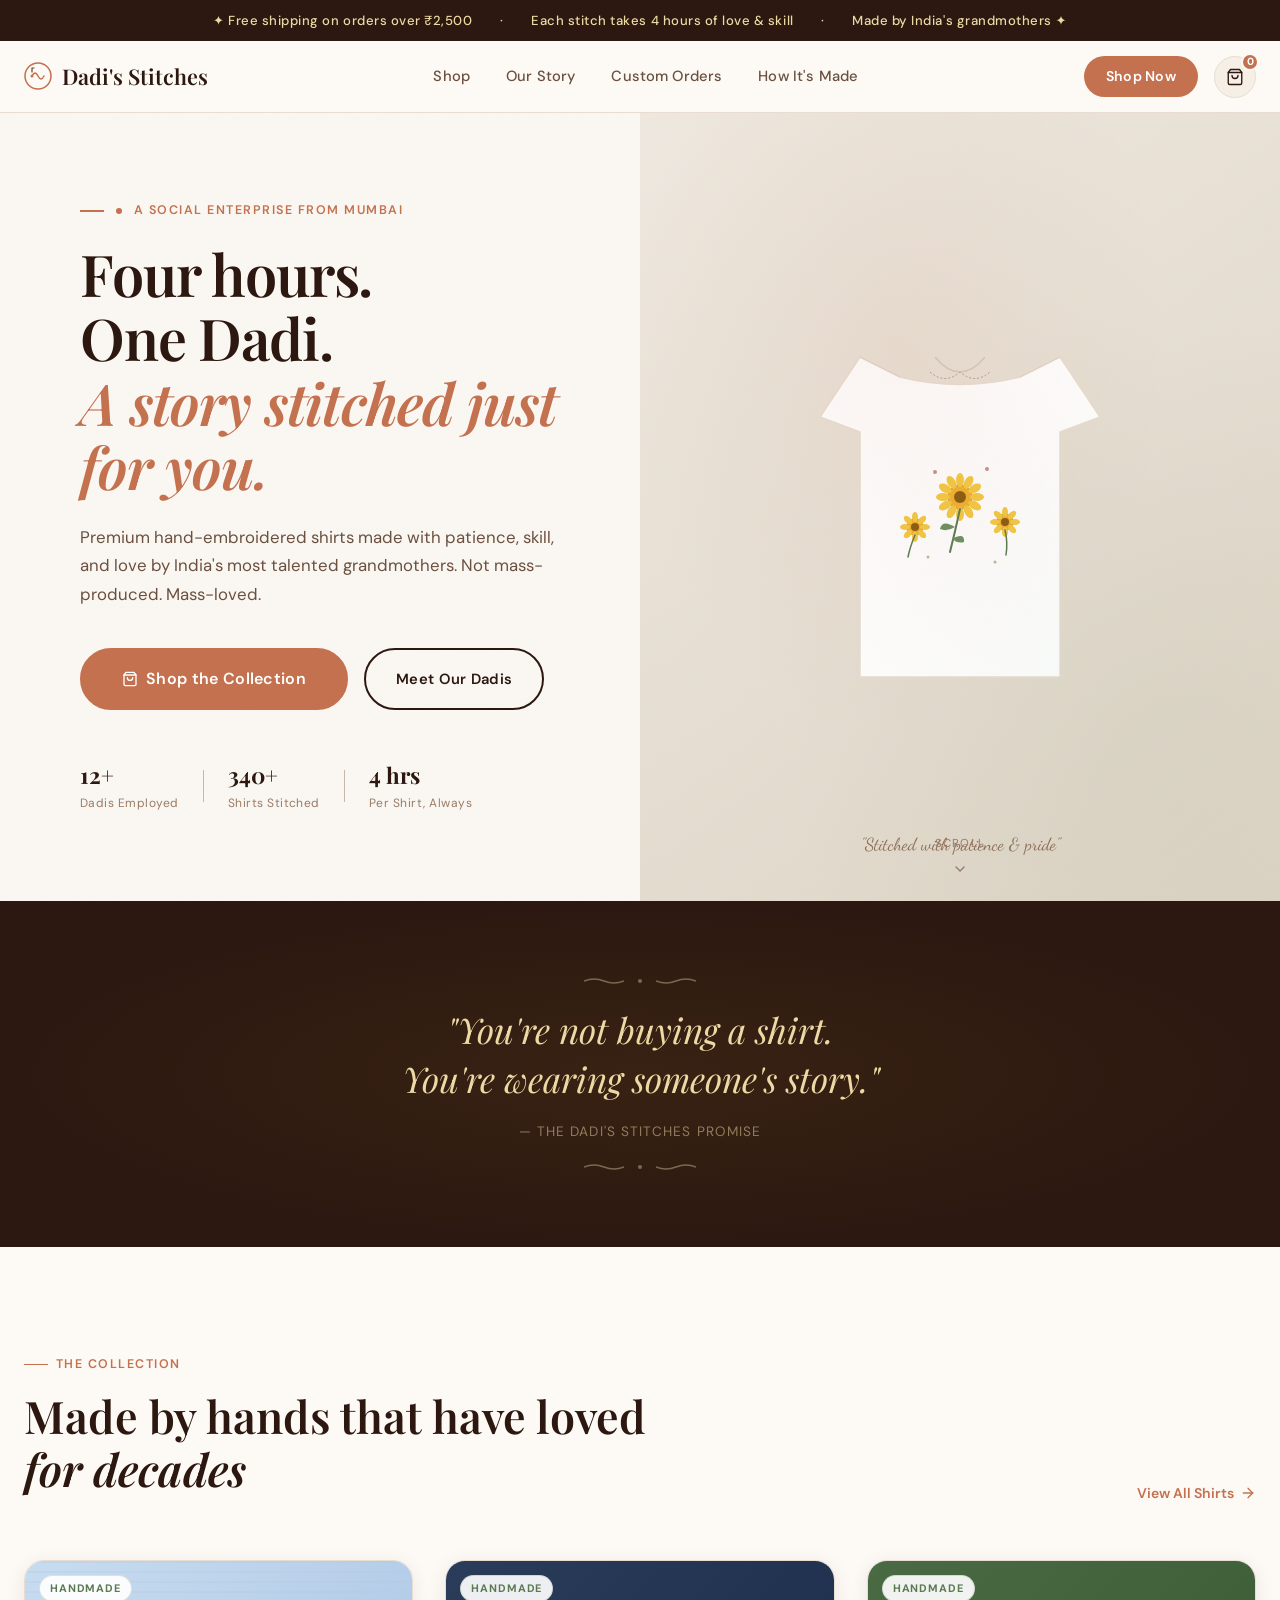
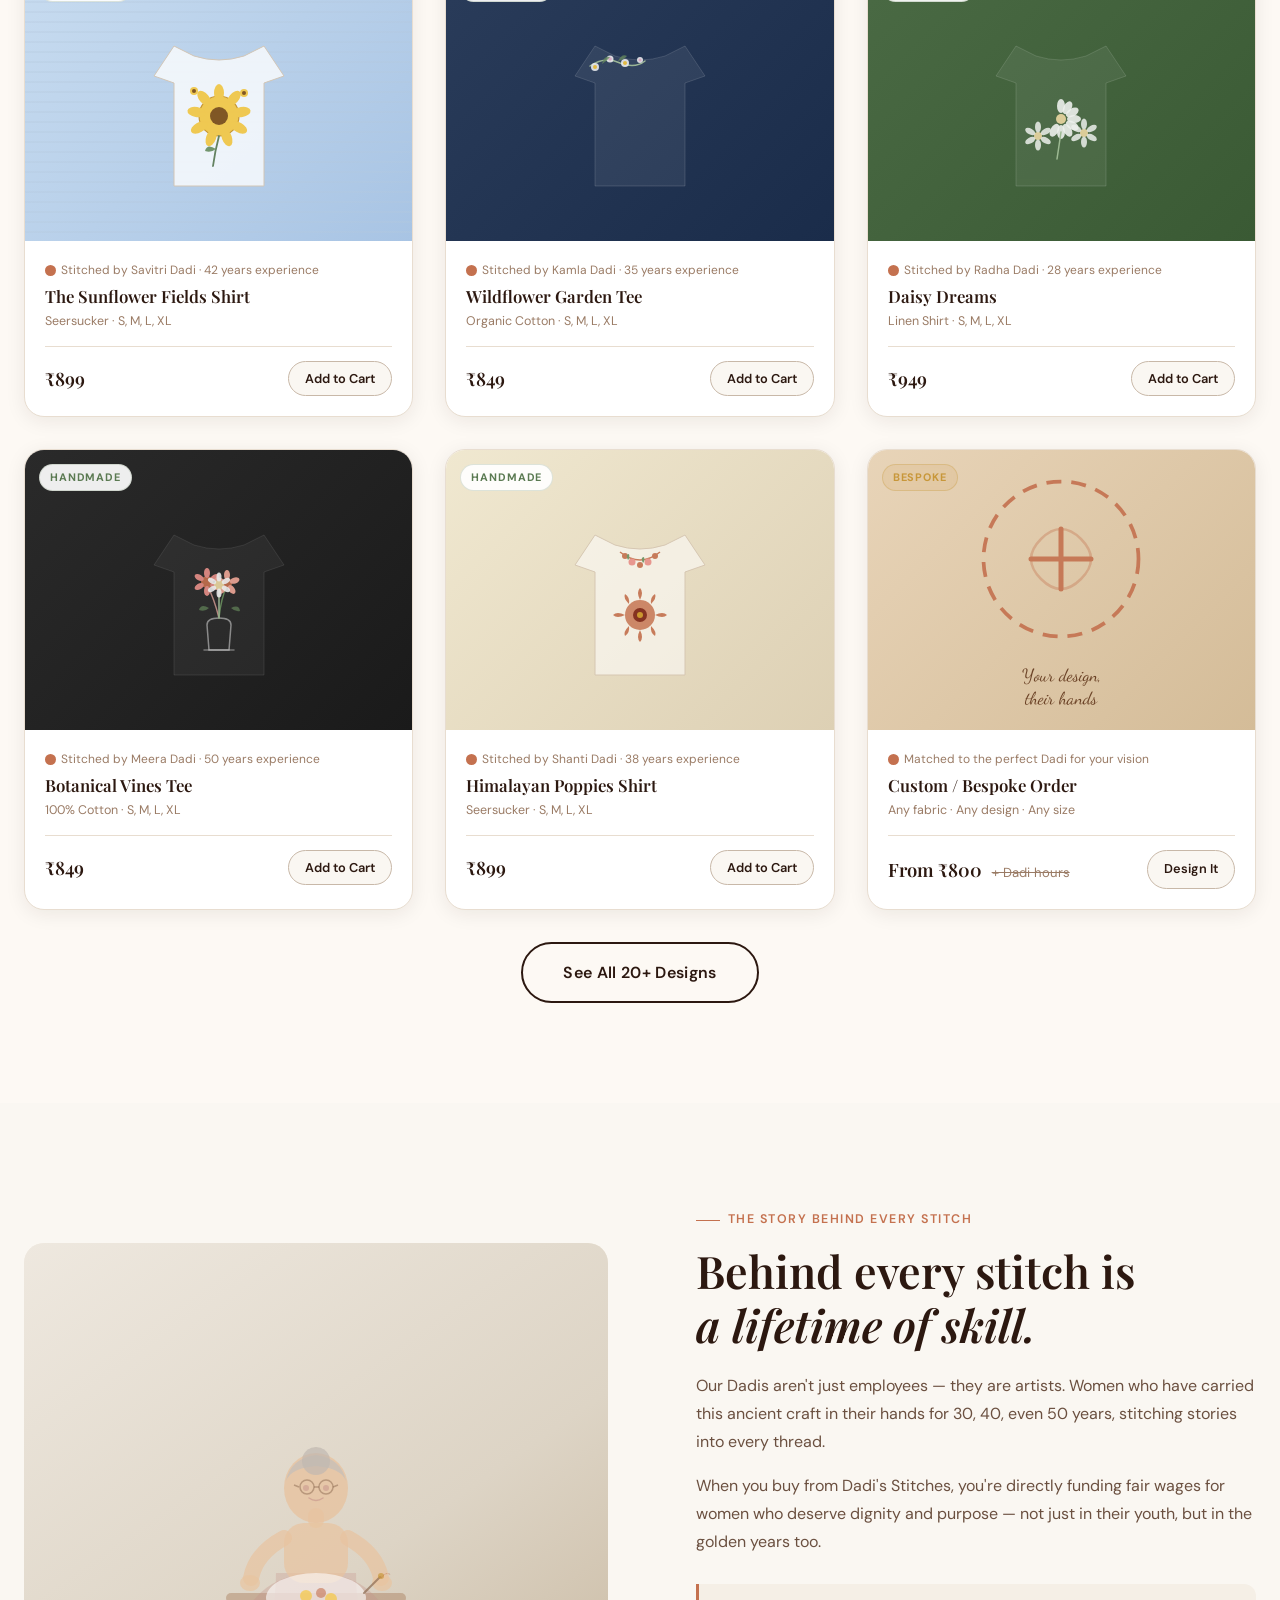
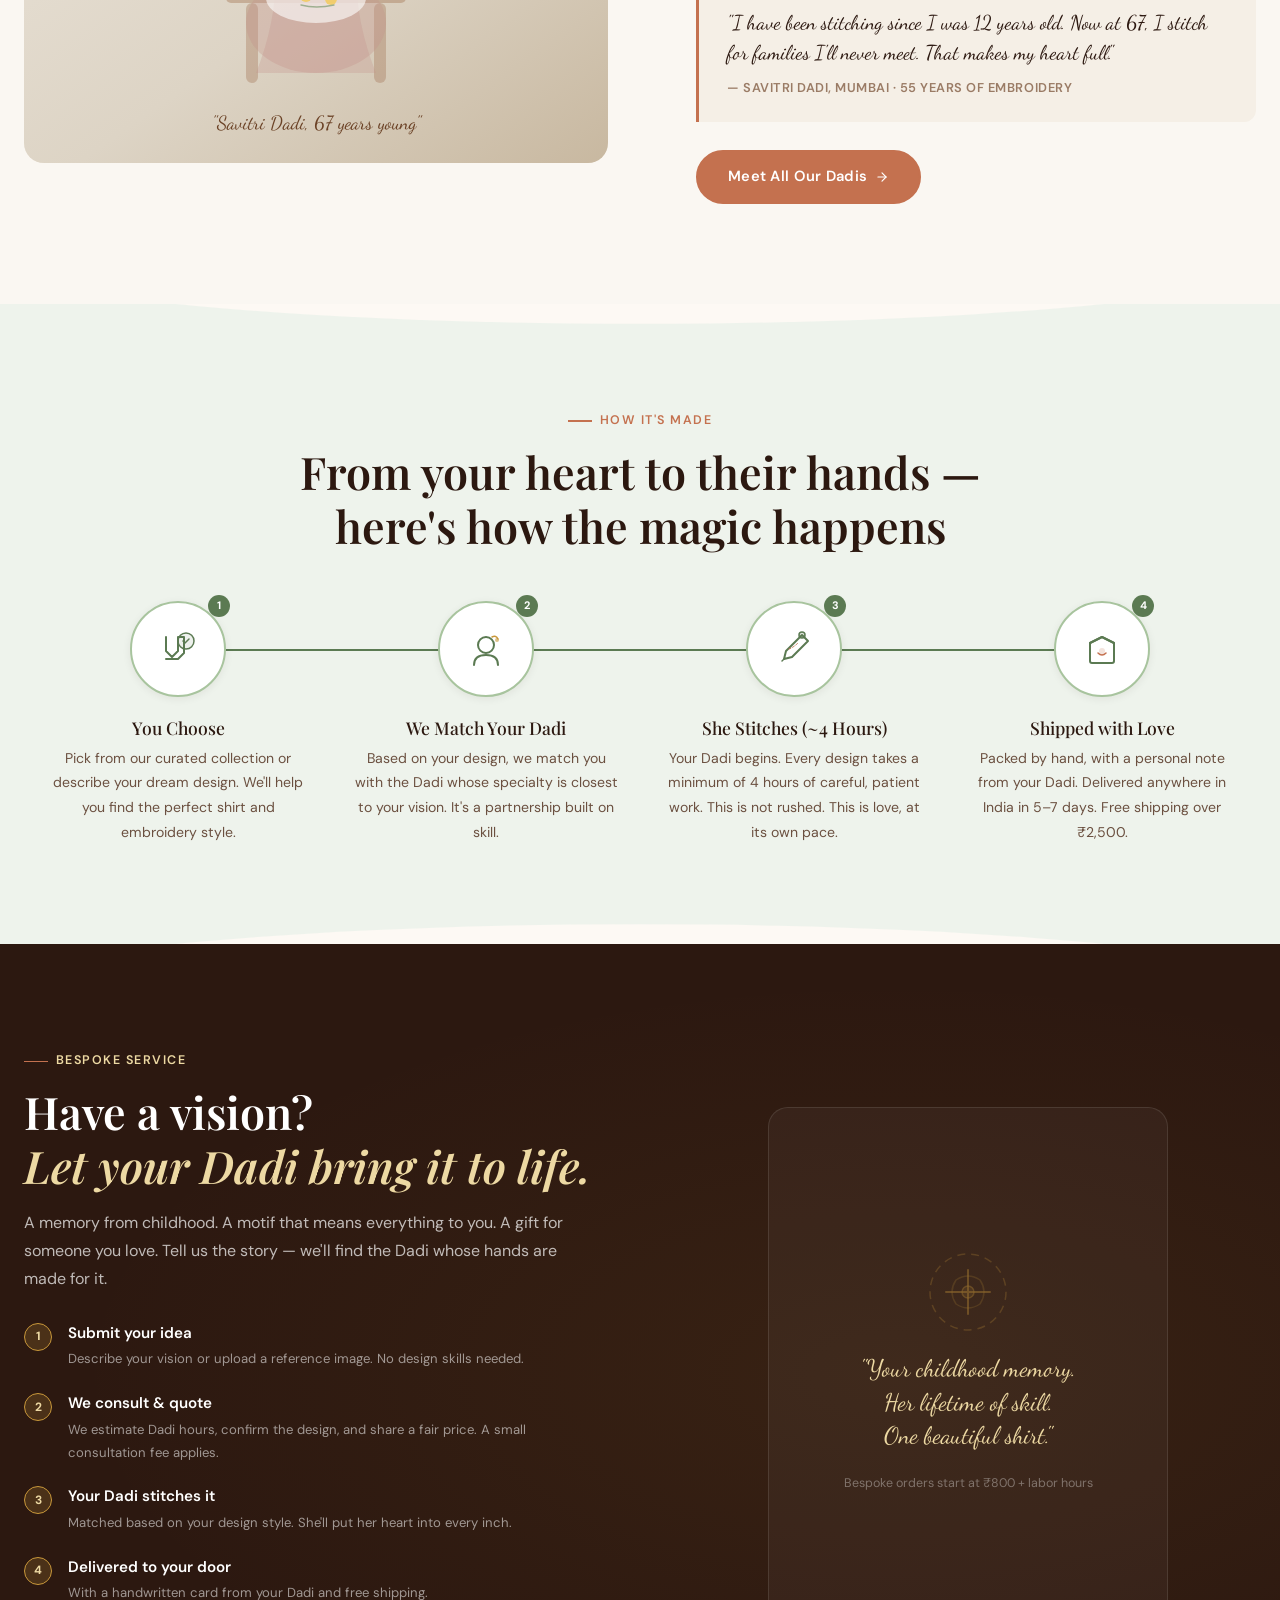
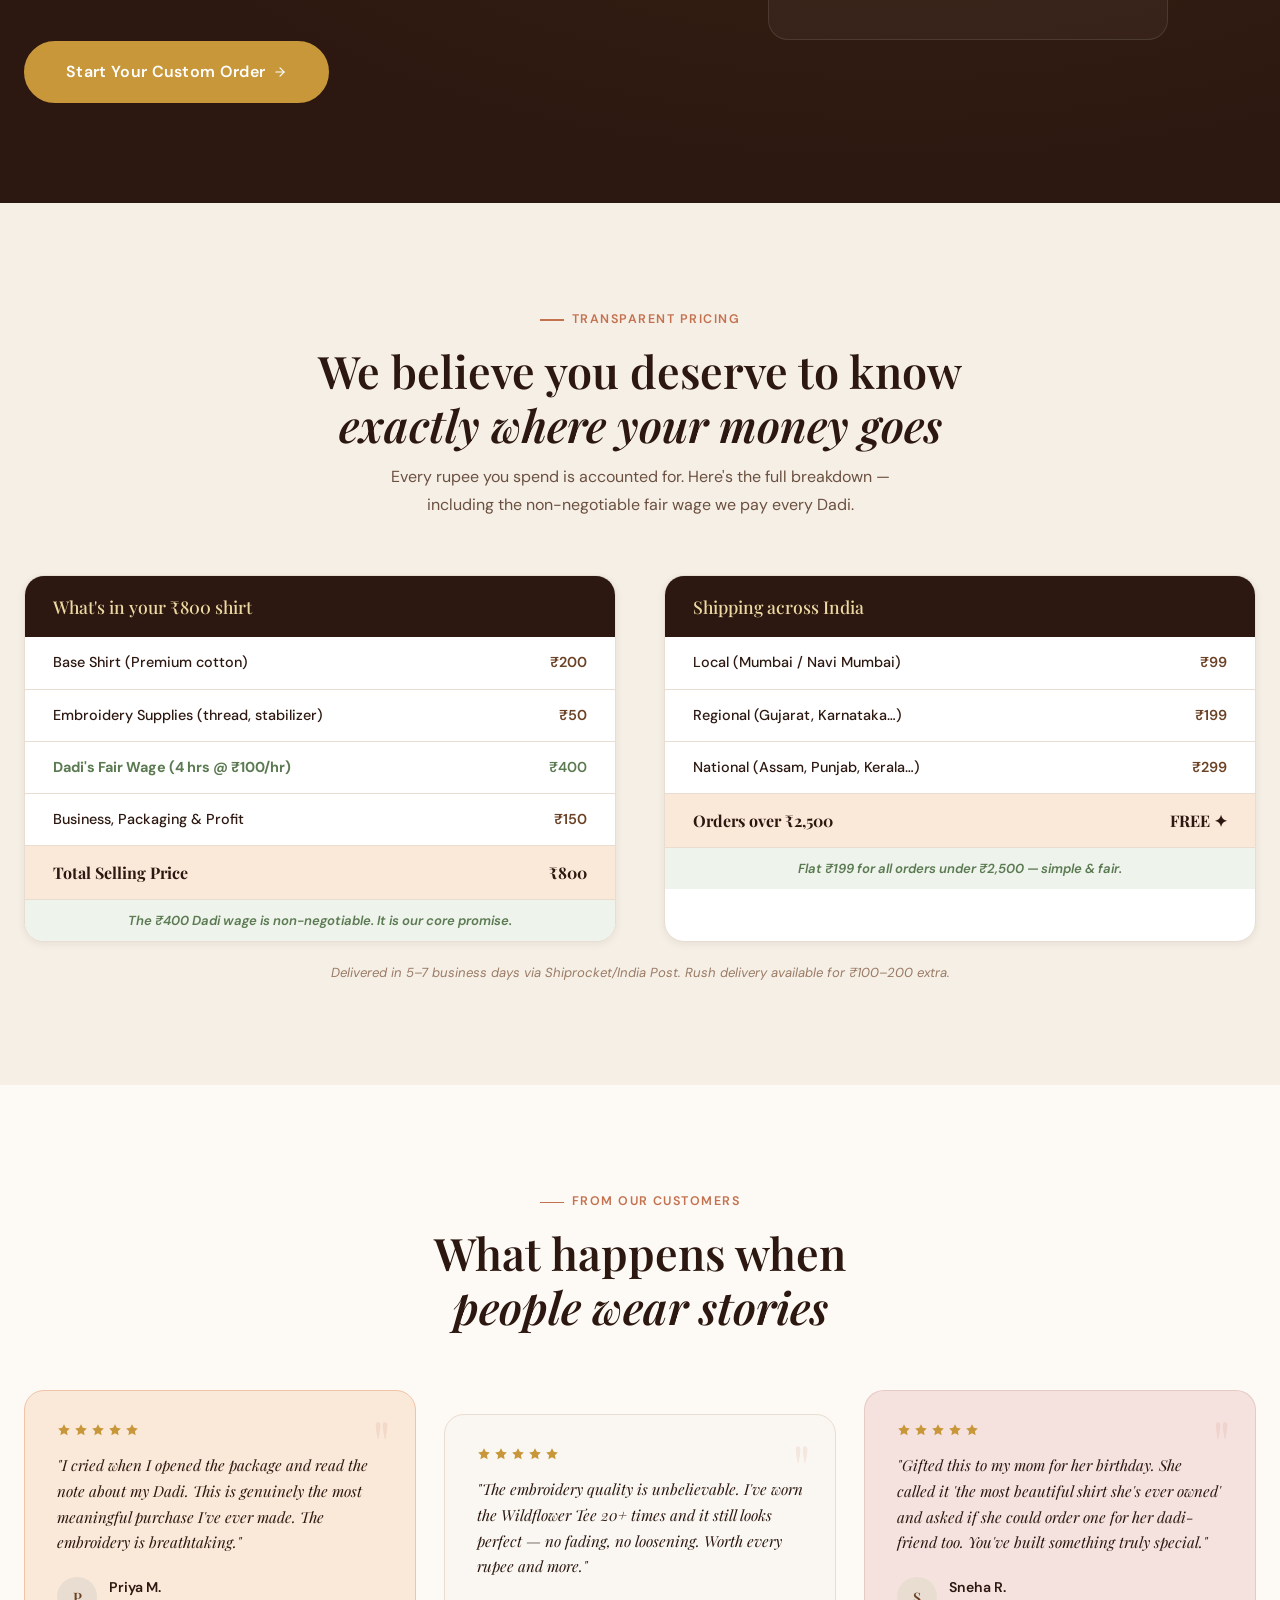
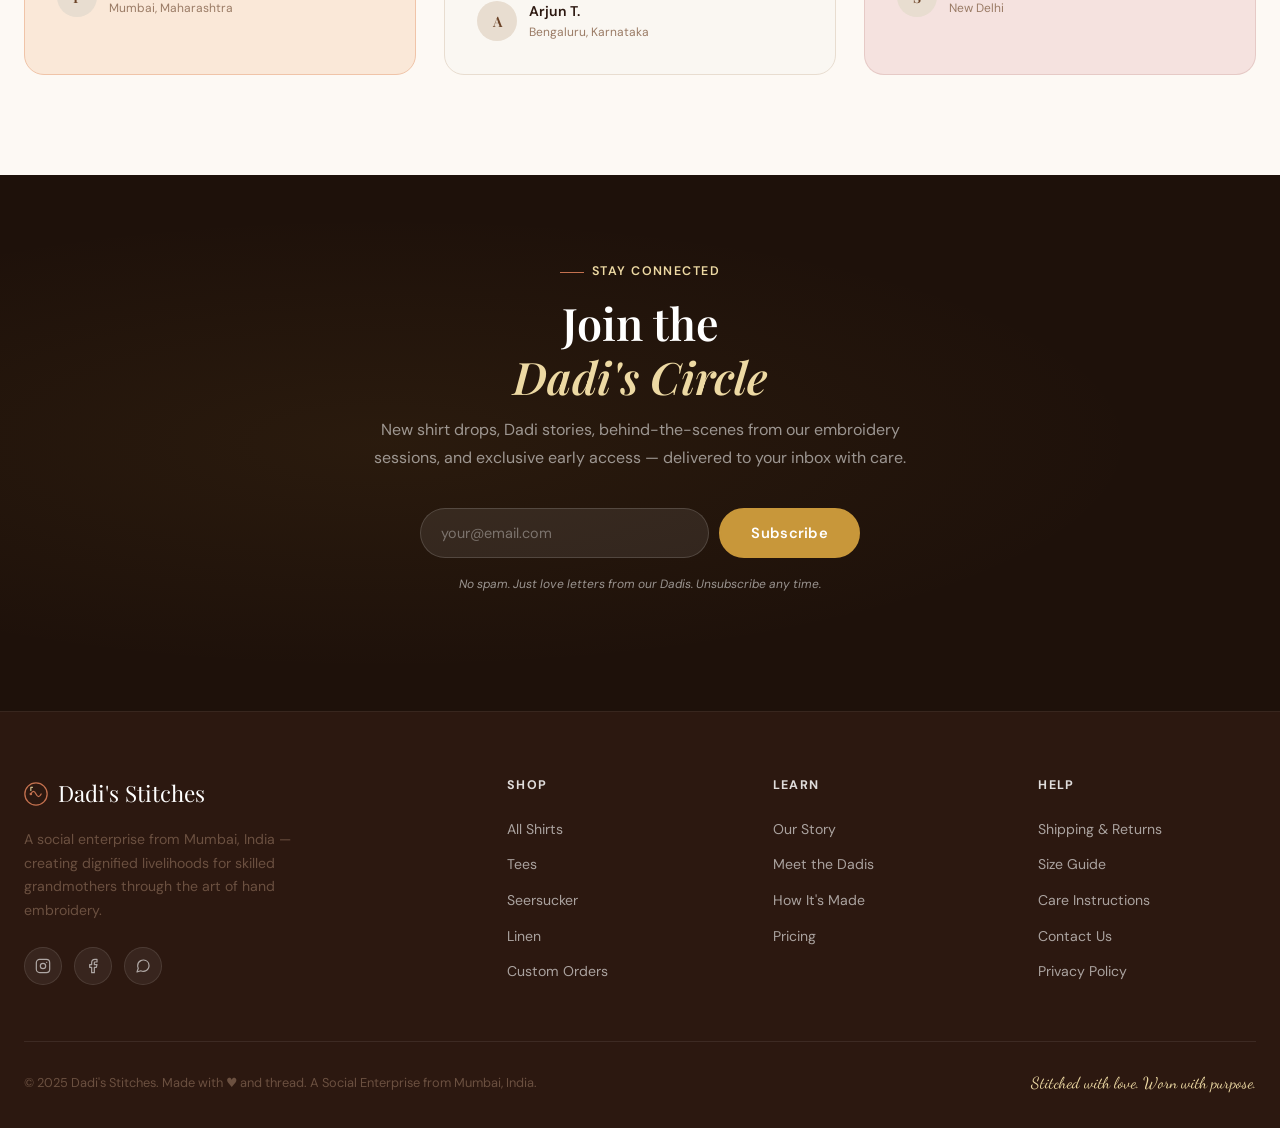
==== website/index.html @ f10f87eb "Initial commit" ====
<!DOCTYPE html>
<html lang="en">
<head>
  <meta charset="UTF-8" />
  <meta name="viewport" content="width=device-width, initial-scale=1.0" />
  <title>Dadi's Stitches — Hand-Embroidered Apparel, Stitched with Love</title>
  <meta name="description" content="Premium hand-embroidered shirts made by skilled grandmothers (Dadis) from the heart of India. Every stitch is a story. A social enterprise from Mumbai." />
  <link rel="stylesheet" href="styles.css" />
  <style>
    /* Hero shirt art */
    .hero-visual-inner {
      width: 100%;
      height: 100%;
      background: linear-gradient(145deg, #EEE8DF 0%, #DDD4C5 100%);
      display: flex;
      align-items: center;
      justify-content: center;
      position: relative;
      overflow: hidden;
    }
    .hero-visual-inner::before {
      content: '';
      position: absolute;
      inset: 0;
      background:
        radial-gradient(ellipse at 40% 30%, rgba(196,113,79,.08) 0%, transparent 50%),
        radial-gradient(ellipse at 80% 80%, rgba(91,122,82,.06) 0%, transparent 50%);
    }

    /* shirt art backgrounds for product cards */
    .bg-seersucker {
      background: repeating-linear-gradient(
        0deg, rgba(255,255,255,0) 0px, rgba(255,255,255,0) 8px,
        rgba(180,200,220,.3) 8px, rgba(180,200,220,.3) 10px
      ), linear-gradient(135deg, #C8DCF0 0%, #A8C4E4 100%);
    }
    .bg-organic { background: linear-gradient(135deg, #E8EAD8 0%, #D4D8B8 100%); }
    .bg-linen { background: linear-gradient(135deg, #F0E8D0 0%, #DDD0B4 100%); }
    .bg-navy { background: linear-gradient(135deg, #2A3C5A 0%, #1A2C4A 100%); }
    .bg-black { background: linear-gradient(135deg, #2A2A2A 0%, #1A1A1A 100%); }
    .bg-green { background: linear-gradient(135deg, #4A6A44 0%, #3A5A34 100%); }
    .bg-custom { background: linear-gradient(135deg, #E8D4B8 0%, #D4BC98 100%); }

    /* Embroidery SVG colours on cards */
    .emb-white { color: #FFF8F0; }
    .emb-multi { color: var(--terracotta); }
  </style>
</head>
<body>

<!-- ANNOUNCEMENT BAR -->
<div class="announcement-bar">
  <span>✦ Free shipping on orders over ₹2,500</span>
  <span>·</span>
  <span>Each stitch takes 4 hours of love &amp; skill</span>
  <span>·</span>
  <span>Made by India's grandmothers ✦</span>
</div>

<!-- NAV -->
<nav class="nav">
  <div class="nav-inner">
    <a href="index.html" class="nav-logo">
      <svg width="28" height="28" viewBox="0 0 28 28" fill="none" xmlns="http://www.w3.org/2000/svg">
        <circle cx="14" cy="14" r="13" stroke="#C4714F" stroke-width="1.5" fill="none"/>
        <path d="M8 14 Q11 8, 14 14 Q17 20, 20 14" stroke="#C4714F" stroke-width="1.5" fill="none" stroke-linecap="round"/>
        <circle cx="8" cy="14" r="1.5" fill="#C4714F"/>
        <path d="M8 10 L8 6 L10 6" stroke="#6B4226" stroke-width="1.2" fill="none" stroke-linecap="round" stroke-linejoin="round"/>
      </svg>
      Dadi's Stitches
    </a>
    <div class="nav-links">
      <a href="shop.html">Shop</a>
      <a href="our-story.html">Our Story</a>
      <a href="custom-order.html">Custom Orders</a>
      <a href="index.html#process">How It's Made</a>
    </div>
    <div class="nav-actions">
      <a href="shop.html" class="nav-cta">Shop Now</a>
      <button class="nav-cart" onclick="alert('Cart coming soon!')" aria-label="Cart">
        <svg width="18" height="18" viewBox="0 0 24 24" fill="none" stroke="currentColor" stroke-width="1.8" stroke-linecap="round" stroke-linejoin="round">
          <path d="M6 2L3 6v14a2 2 0 002 2h14a2 2 0 002-2V6l-3-4z"/><line x1="3" y1="6" x2="21" y2="6"/><path d="M16 10a4 4 0 01-8 0"/>
        </svg>
        <span class="cart-badge">0</span>
      </button>
      <button class="nav-hamburger" onclick="openMenu()" aria-label="Menu">
        <span></span><span></span><span></span>
      </button>
    </div>
  </div>
</nav>

<!-- MOBILE MENU -->
<div class="mobile-menu" id="mobileMenu">
  <div class="mobile-menu-head">
    <span class="nav-logo" style="font-size:1.2rem;">Dadi's Stitches</span>
    <button class="mobile-close" onclick="closeMenu()">
      <svg width="24" height="24" viewBox="0 0 24 24" fill="none" stroke="currentColor" stroke-width="2" stroke-linecap="round"><line x1="18" y1="6" x2="6" y2="18"/><line x1="6" y1="6" x2="18" y2="18"/></svg>
    </button>
  </div>
  <div class="mobile-menu-links">
    <a href="shop.html" onclick="closeMenu()">Shop</a>
    <a href="our-story.html" onclick="closeMenu()">Our Story</a>
    <a href="custom-order.html" onclick="closeMenu()">Custom Orders</a>
    <a href="index.html#process" onclick="closeMenu()">How It's Made</a>
  </div>
</div>

<!-- HERO -->
<section class="hero">
  <div class="hero-content">
    <div class="section-label">
      <svg width="14" height="14" viewBox="0 0 14 14" fill="currentColor"><circle cx="7" cy="7" r="3"/></svg>
      A Social Enterprise from Mumbai
    </div>
    <h1 class="hero-title">
      Four hours.<br/>
      One Dadi.<br/>
      <em>A story stitched just for you.</em>
    </h1>
    <p class="hero-subtitle">
      Premium hand-embroidered shirts made with patience, skill, and love by India's most talented grandmothers. Not mass-produced. Mass-loved.
    </p>
    <div class="hero-actions">
      <a href="shop.html" class="btn btn-primary btn-lg">
        <svg width="16" height="16" viewBox="0 0 24 24" fill="none" stroke="currentColor" stroke-width="2" stroke-linecap="round" stroke-linejoin="round"><path d="M6 2L3 6v14a2 2 0 002 2h14a2 2 0 002-2V6l-3-4z"/><line x1="3" y1="6" x2="21" y2="6"/><path d="M16 10a4 4 0 01-8 0"/></svg>
        Shop the Collection
      </a>
      <a href="our-story.html" class="btn btn-ghost">Meet Our Dadis</a>
    </div>
    <div class="hero-trust">
      <div class="hero-trust-item">
        <strong>12+</strong>
        <span>Dadis Employed</span>
      </div>
      <div class="hero-trust-divider"></div>
      <div class="hero-trust-item">
        <strong>340+</strong>
        <span>Shirts Stitched</span>
      </div>
      <div class="hero-trust-divider"></div>
      <div class="hero-trust-item">
        <strong>4 hrs</strong>
        <span>Per Shirt, Always</span>
      </div>
    </div>
  </div>
  <div class="hero-visual">
    <div class="hero-visual-inner">
      <!-- Hero shirt SVG art -->
      <svg width="360" height="460" viewBox="0 0 360 460" fill="none" xmlns="http://www.w3.org/2000/svg">
        <!-- Shirt body -->
        <path d="M80 80 L40 140 L80 155 L80 400 L280 400 L280 155 L320 140 L280 80 L240 100 Q180 115 120 100 Z" fill="white" stroke="#E8DDD0" stroke-width="1.5"/>
        <!-- Collar -->
        <path d="M155 80 Q180 110 205 80" fill="none" stroke="#D4C8B8" stroke-width="1.5"/>
        <!-- Shoulder seams -->
        <path d="M120 100 L80 80" stroke="#E0D4C4" stroke-width="1"/>
        <path d="M240 100 L280 80" stroke="#E0D4C4" stroke-width="1"/>
        <!-- Embroidery: Sunflowers -->
        <!-- Center flower -->
        <circle cx="180" cy="220" r="12" fill="#F0B030" stroke="#C89020" stroke-width="1"/>
        <circle cx="180" cy="220" r="6" fill="#8B5A10"/>
        <!-- Petals -->
        <ellipse cx="180" cy="203" rx="4" ry="7" fill="#F5C842" transform="rotate(0 180 220)"/>
        <ellipse cx="180" cy="203" rx="4" ry="7" fill="#F5C842" transform="rotate(30 180 220)"/>
        <ellipse cx="180" cy="203" rx="4" ry="7" fill="#F5C842" transform="rotate(60 180 220)"/>
        <ellipse cx="180" cy="203" rx="4" ry="7" fill="#F5C842" transform="rotate(90 180 220)"/>
        <ellipse cx="180" cy="203" rx="4" ry="7" fill="#F5C842" transform="rotate(120 180 220)"/>
        <ellipse cx="180" cy="203" rx="4" ry="7" fill="#F5C842" transform="rotate(150 180 220)"/>
        <ellipse cx="180" cy="203" rx="4" ry="7" fill="#F5C842" transform="rotate(180 180 220)"/>
        <ellipse cx="180" cy="203" rx="4" ry="7" fill="#F5C842" transform="rotate(210 180 220)"/>
        <ellipse cx="180" cy="203" rx="4" ry="7" fill="#F5C842" transform="rotate(240 180 220)"/>
        <ellipse cx="180" cy="203" rx="4" ry="7" fill="#F5C842" transform="rotate(270 180 220)"/>
        <ellipse cx="180" cy="203" rx="4" ry="7" fill="#F5C842" transform="rotate(300 180 220)"/>
        <ellipse cx="180" cy="203" rx="4" ry="7" fill="#F5C842" transform="rotate(330 180 220)"/>
        <!-- Stem -->
        <path d="M180 232 Q175 255 170 275" stroke="#5B7A52" stroke-width="2" stroke-linecap="round" fill="none"/>
        <!-- Leaves -->
        <path d="M175 250 Q162 242 160 252 Q167 255 175 250Z" fill="#6B9060"/>
        <path d="M172 262 Q185 255 184 265 Q178 267 172 262Z" fill="#6B9060"/>
        <!-- Smaller side flowers -->
        <circle cx="135" cy="250" r="8" fill="#F0B030" stroke="#C89020" stroke-width="1"/>
        <circle cx="135" cy="250" r="4" fill="#8B5A10"/>
        <ellipse cx="135" cy="240" rx="3" ry="5" fill="#F5C842" transform="rotate(0 135 250)"/>
        <ellipse cx="135" cy="240" rx="3" ry="5" fill="#F5C842" transform="rotate(45 135 250)"/>
        <ellipse cx="135" cy="240" rx="3" ry="5" fill="#F5C842" transform="rotate(90 135 250)"/>
        <ellipse cx="135" cy="240" rx="3" ry="5" fill="#F5C842" transform="rotate(135 135 250)"/>
        <ellipse cx="135" cy="240" rx="3" ry="5" fill="#F5C842" transform="rotate(180 135 250)"/>
        <ellipse cx="135" cy="240" rx="3" ry="5" fill="#F5C842" transform="rotate(225 135 250)"/>
        <ellipse cx="135" cy="240" rx="3" ry="5" fill="#F5C842" transform="rotate(270 135 250)"/>
        <ellipse cx="135" cy="240" rx="3" ry="5" fill="#F5C842" transform="rotate(315 135 250)"/>
        <path d="M135 258 Q130 270 128 280" stroke="#5B7A52" stroke-width="1.5" stroke-linecap="round" fill="none"/>
        <circle cx="225" cy="245" r="8" fill="#F0B030" stroke="#C89020" stroke-width="1"/>
        <circle cx="225" cy="245" r="4" fill="#8B5A10"/>
        <ellipse cx="225" cy="235" rx="3" ry="5" fill="#F5C842" transform="rotate(0 225 245)"/>
        <ellipse cx="225" cy="235" rx="3" ry="5" fill="#F5C842" transform="rotate(45 225 245)"/>
        <ellipse cx="225" cy="235" rx="3" ry="5" fill="#F5C842" transform="rotate(90 225 245)"/>
        <ellipse cx="225" cy="235" rx="3" ry="5" fill="#F5C842" transform="rotate(135 225 245)"/>
        <ellipse cx="225" cy="235" rx="3" ry="5" fill="#F5C842" transform="rotate(180 225 245)"/>
        <ellipse cx="225" cy="235" rx="3" ry="5" fill="#F5C842" transform="rotate(225 225 245)"/>
        <ellipse cx="225" cy="235" rx="3" ry="5" fill="#F5C842" transform="rotate(270 225 245)"/>
        <ellipse cx="225" cy="235" rx="3" ry="5" fill="#F5C842" transform="rotate(315 225 245)"/>
        <path d="M225 253 Q228 265 226 278" stroke="#5B7A52" stroke-width="1.5" stroke-linecap="round" fill="none"/>
        <!-- Tiny stars/dots -->
        <circle cx="155" cy="195" r="2" fill="#C4928A"/>
        <circle cx="207" cy="192" r="2" fill="#C4928A"/>
        <circle cx="148" cy="280" r="1.5" fill="#A8C49E"/>
        <circle cx="215" cy="285" r="1.5" fill="#A8C49E"/>
        <!-- Thread detail at collar -->
        <path d="M150 95 Q165 108 180 95 Q195 108 210 95" stroke="#C4928A" stroke-width="1" fill="none" stroke-dasharray="2 2"/>
      </svg>

      <!-- Decorative elements -->
      <div style="position:absolute; bottom:40px; left:40px; right:40px; text-align:center;">
        <p style="font-family:'Dancing Script',cursive; font-size:1.1rem; color:#6B4226; opacity:0.7;">"Stitched with patience &amp; pride"</p>
      </div>
    </div>
    <!-- Scroll indicator -->
    <div class="hero-scroll" style="left:50%;bottom:24px;position:absolute;">
      <span>Scroll</span>
      <svg width="16" height="16" viewBox="0 0 24 24" fill="none" stroke="currentColor" stroke-width="2" stroke-linecap="round"><polyline points="6 9 12 15 18 9"/></svg>
    </div>
  </div>
</section>

<!-- EMOTION BANNER -->
<div class="emotion-banner reveal">
  <div class="thread-divider">
    <svg width="40" height="8" viewBox="0 0 40 8" fill="none"><path d="M0 4 Q10 0 20 4 Q30 8 40 4" stroke="#EDD9A3" stroke-width="1.5" fill="none"/></svg>
    <svg width="8" height="8" viewBox="0 0 8 8" fill="#EDD9A3"><circle cx="4" cy="4" r="2"/></svg>
    <svg width="40" height="8" viewBox="0 0 40 8" fill="none"><path d="M0 4 Q10 8 20 4 Q30 0 40 4" stroke="#EDD9A3" stroke-width="1.5" fill="none"/></svg>
  </div>
  <p class="emotion-banner-quote">
    "You're not buying a shirt.<br/>You're wearing someone's story."
  </p>
  <p class="emotion-banner-sub">— The Dadi's Stitches Promise</p>
  <div class="thread-divider">
    <svg width="40" height="8" viewBox="0 0 40 8" fill="none"><path d="M0 4 Q10 0 20 4 Q30 8 40 4" stroke="#EDD9A3" stroke-width="1.5" fill="none"/></svg>
    <svg width="8" height="8" viewBox="0 0 8 8" fill="#EDD9A3"><circle cx="4" cy="4" r="2"/></svg>
    <svg width="40" height="8" viewBox="0 0 40 8" fill="none"><path d="M0 4 Q10 8 20 4 Q30 0 40 4" stroke="#EDD9A3" stroke-width="1.5" fill="none"/></svg>
  </div>
</div>

<!-- PRODUCTS SECTION -->
<section class="section products-section" id="collection">
  <div class="container">
    <div class="products-header reveal">
      <div class="products-header-text">
        <div class="section-label">The Collection</div>
        <h2>Made by hands that have loved<br/><em>for decades</em></h2>
      </div>
      <a href="shop.html" class="view-all-link">
        View All Shirts
        <svg width="16" height="16" viewBox="0 0 24 24" fill="none" stroke="currentColor" stroke-width="2" stroke-linecap="round"><line x1="5" y1="12" x2="19" y2="12"/><polyline points="12 5 19 12 12 19"/></svg>
      </a>
    </div>
    <div class="grid-3">

      <!-- Product 1 -->
      <div class="product-card reveal reveal-delay-1">
        <a href="product.html">
          <div class="product-card-image">
            <div class="product-shirt-art bg-seersucker">
              <svg width="160" height="180" viewBox="0 0 160 180" fill="none">
                <path d="M35 35 L15 65 L35 72 L35 175 L125 175 L125 72 L145 65 L125 35 L105 45 Q80 53 55 45 Z" fill="rgba(255,255,255,0.85)" stroke="#D4C4B0" stroke-width="1"/>
                <circle cx="80" cy="105" r="20" fill="#F5C842" stroke="#C89020" stroke-width="1.2"/>
                <circle cx="80" cy="105" r="9" fill="#7A4A10"/>
                <ellipse cx="80" cy="82" rx="5" ry="9" fill="#F5C842" transform="rotate(0 80 105)"/>
                <ellipse cx="80" cy="82" rx="5" ry="9" fill="#F5C842" transform="rotate(40 80 105)"/>
                <ellipse cx="80" cy="82" rx="5" ry="9" fill="#F5C842" transform="rotate(80 80 105)"/>
                <ellipse cx="80" cy="82" rx="5" ry="9" fill="#F5C842" transform="rotate(120 80 105)"/>
                <ellipse cx="80" cy="82" rx="5" ry="9" fill="#F5C842" transform="rotate(160 80 105)"/>
                <ellipse cx="80" cy="82" rx="5" ry="9" fill="#F5C842" transform="rotate(200 80 105)"/>
                <ellipse cx="80" cy="82" rx="5" ry="9" fill="#F5C842" transform="rotate(240 80 105)"/>
                <ellipse cx="80" cy="82" rx="5" ry="9" fill="#F5C842" transform="rotate(280 80 105)"/>
                <ellipse cx="80" cy="82" rx="5" ry="9" fill="#F5C842" transform="rotate(320 80 105)"/>
                <path d="M80 125 Q76 140 74 155" stroke="#5B7A52" stroke-width="1.8" fill="none" stroke-linecap="round"/>
                <path d="M77 138 Q68 132 66 140 Q72 142 77 138Z" fill="#6B9060"/>
                <circle cx="55" cy="80" r="4" fill="#F5C842"/>
                <circle cx="105" cy="82" r="4" fill="#F5C842"/>
                <circle cx="55" cy="80" r="2" fill="#7A4A10"/>
                <circle cx="105" cy="82" r="2" fill="#7A4A10"/>
              </svg>
            </div>
            <span class="badge-handmade">Handmade</span>
            <button class="product-card-wishlist" onclick="event.preventDefault(); this.style.color='#C4928A'">
              <svg width="14" height="14" viewBox="0 0 24 24" fill="none" stroke="currentColor" stroke-width="2" stroke-linecap="round"><path d="M20.84 4.61a5.5 5.5 0 00-7.78 0L12 5.67l-1.06-1.06a5.5 5.5 0 00-7.78 7.78l1.06 1.06L12 21.23l7.78-7.78 1.06-1.06a5.5 5.5 0 000-7.78z"/></svg>
            </button>
          </div>
          <div class="product-card-body">
            <div class="product-dadi-credit">
              <svg width="11" height="11" viewBox="0 0 11 11" fill="currentColor"><circle cx="5.5" cy="5.5" r="5.5"/></svg>
              Stitched by Savitri Dadi · 42 years experience
            </div>
            <div class="product-name">The Sunflower Fields Shirt</div>
            <div class="product-fabric">Seersucker · S, M, L, XL</div>
            <div class="product-card-footer">
              <div class="product-price">₹899</div>
              <button class="btn-add-cart">Add to Cart</button>
            </div>
          </div>
        </a>
      </div>

      <!-- Product 2 -->
      <div class="product-card reveal reveal-delay-2">
        <a href="product.html">
          <div class="product-card-image">
            <div class="product-shirt-art bg-navy">
              <svg width="160" height="180" viewBox="0 0 160 180" fill="none">
                <path d="M35 35 L15 65 L35 72 L35 175 L125 175 L125 72 L145 65 L125 35 L105 45 Q80 53 55 45 Z" fill="rgba(255,255,255,0.08)" stroke="rgba(255,255,255,0.15)" stroke-width="1"/>
                <!-- Shoulder floral embroidery -->
                <path d="M30 55 Q45 45 60 52 Q75 58 85 50" stroke="#A8C49E" stroke-width="1.5" fill="none" stroke-linecap="round"/>
                <circle cx="35" cy="56" r="4" fill="white" opacity="0.9"/>
                <circle cx="35" cy="56" r="2" fill="#F5C842"/>
                <circle cx="50" cy="48" r="3.5" fill="white" opacity="0.9"/>
                <circle cx="50" cy="48" r="1.8" fill="#F0B8D0"/>
                <circle cx="65" cy="52" r="4" fill="white" opacity="0.9"/>
                <circle cx="65" cy="52" r="2" fill="#F5C842"/>
                <circle cx="80" cy="49" r="3" fill="white" opacity="0.9"/>
                <circle cx="80" cy="49" r="1.5" fill="#F0B8D0"/>
                <!-- Leaves -->
                <path d="M42 53 Q44 44 50 46 Q47 50 42 53Z" fill="#6B9060" opacity="0.8"/>
                <path d="M58 50 Q62 42 67 45 Q64 49 58 50Z" fill="#6B9060" opacity="0.8"/>
              </svg>
            </div>
            <span class="badge-handmade">Handmade</span>
            <button class="product-card-wishlist" onclick="event.preventDefault(); this.style.color='#C4928A'">
              <svg width="14" height="14" viewBox="0 0 24 24" fill="none" stroke="currentColor" stroke-width="2" stroke-linecap="round"><path d="M20.84 4.61a5.5 5.5 0 00-7.78 0L12 5.67l-1.06-1.06a5.5 5.5 0 00-7.78 7.78l1.06 1.06L12 21.23l7.78-7.78 1.06-1.06a5.5 5.5 0 000-7.78z"/></svg>
            </button>
          </div>
          <div class="product-card-body">
            <div class="product-dadi-credit">
              <svg width="11" height="11" viewBox="0 0 11 11" fill="currentColor"><circle cx="5.5" cy="5.5" r="5.5"/></svg>
              Stitched by Kamla Dadi · 35 years experience
            </div>
            <div class="product-name">Wildflower Garden Tee</div>
            <div class="product-fabric">Organic Cotton · S, M, L, XL</div>
            <div class="product-card-footer">
              <div class="product-price">₹849</div>
              <button class="btn-add-cart">Add to Cart</button>
            </div>
          </div>
        </a>
      </div>

      <!-- Product 3 -->
      <div class="product-card reveal reveal-delay-3">
        <a href="product.html">
          <div class="product-card-image">
            <div class="product-shirt-art bg-green">
              <svg width="160" height="180" viewBox="0 0 160 180" fill="none">
                <path d="M35 35 L15 65 L35 72 L35 175 L125 175 L125 72 L145 65 L125 35 L105 45 Q80 53 55 45 Z" fill="rgba(255,255,255,0.07)" stroke="rgba(255,255,255,0.15)" stroke-width="1"/>
                <!-- Daisy cluster -->
                <circle cx="80" cy="108" r="5" fill="#EDD9A3"/>
                <ellipse cx="80" cy="95" rx="4" ry="7" fill="white" opacity="0.9" transform="rotate(0 80 108)"/>
                <ellipse cx="80" cy="95" rx="4" ry="7" fill="white" opacity="0.9" transform="rotate(30 80 108)"/>
                <ellipse cx="80" cy="95" rx="4" ry="7" fill="white" opacity="0.9" transform="rotate(60 80 108)"/>
                <ellipse cx="80" cy="95" rx="4" ry="7" fill="white" opacity="0.9" transform="rotate(90 80 108)"/>
                <ellipse cx="80" cy="95" rx="4" ry="7" fill="white" opacity="0.9" transform="rotate(120 80 108)"/>
                <ellipse cx="80" cy="95" rx="4" ry="7" fill="white" opacity="0.9" transform="rotate(150 80 108)"/>
                <ellipse cx="80" cy="95" rx="4" ry="7" fill="white" opacity="0.9" transform="rotate(180 80 108)"/>
                <ellipse cx="80" cy="95" rx="4" ry="7" fill="white" opacity="0.9" transform="rotate(210 80 108)"/>
                <path d="M80 121 Q78 135 76 148" stroke="#A8C49E" stroke-width="1.5" fill="none" stroke-linecap="round"/>
                <circle cx="57" cy="125" r="4" fill="#EDD9A3"/>
                <ellipse cx="57" cy="116" rx="3" ry="5.5" fill="white" opacity="0.85" transform="rotate(0 57 125)"/>
                <ellipse cx="57" cy="116" rx="3" ry="5.5" fill="white" opacity="0.85" transform="rotate(60 57 125)"/>
                <ellipse cx="57" cy="116" rx="3" ry="5.5" fill="white" opacity="0.85" transform="rotate(120 57 125)"/>
                <ellipse cx="57" cy="116" rx="3" ry="5.5" fill="white" opacity="0.85" transform="rotate(180 57 125)"/>
                <ellipse cx="57" cy="116" rx="3" ry="5.5" fill="white" opacity="0.85" transform="rotate(240 57 125)"/>
                <ellipse cx="57" cy="116" rx="3" ry="5.5" fill="white" opacity="0.85" transform="rotate(300 57 125)"/>
                <circle cx="103" cy="122" r="4" fill="#EDD9A3"/>
                <ellipse cx="103" cy="113" rx="3" ry="5.5" fill="white" opacity="0.85" transform="rotate(0 103 122)"/>
                <ellipse cx="103" cy="113" rx="3" ry="5.5" fill="white" opacity="0.85" transform="rotate(60 103 122)"/>
                <ellipse cx="103" cy="113" rx="3" ry="5.5" fill="white" opacity="0.85" transform="rotate(120 103 122)"/>
                <ellipse cx="103" cy="113" rx="3" ry="5.5" fill="white" opacity="0.85" transform="rotate(180 103 122)"/>
                <ellipse cx="103" cy="113" rx="3" ry="5.5" fill="white" opacity="0.85" transform="rotate(240 103 122)"/>
                <ellipse cx="103" cy="113" rx="3" ry="5.5" fill="white" opacity="0.85" transform="rotate(300 103 122)"/>
              </svg>
            </div>
            <span class="badge-handmade">Handmade</span>
            <button class="product-card-wishlist" onclick="event.preventDefault(); this.style.color='#C4928A'">
              <svg width="14" height="14" viewBox="0 0 24 24" fill="none" stroke="currentColor" stroke-width="2" stroke-linecap="round"><path d="M20.84 4.61a5.5 5.5 0 00-7.78 0L12 5.67l-1.06-1.06a5.5 5.5 0 00-7.78 7.78l1.06 1.06L12 21.23l7.78-7.78 1.06-1.06a5.5 5.5 0 000-7.78z"/></svg>
            </button>
          </div>
          <div class="product-card-body">
            <div class="product-dadi-credit">
              <svg width="11" height="11" viewBox="0 0 11 11" fill="currentColor"><circle cx="5.5" cy="5.5" r="5.5"/></svg>
              Stitched by Radha Dadi · 28 years experience
            </div>
            <div class="product-name">Daisy Dreams</div>
            <div class="product-fabric">Linen Shirt · S, M, L, XL</div>
            <div class="product-card-footer">
              <div class="product-price">₹949</div>
              <button class="btn-add-cart">Add to Cart</button>
            </div>
          </div>
        </a>
      </div>

      <!-- Product 4 -->
      <div class="product-card reveal reveal-delay-1">
        <a href="product.html">
          <div class="product-card-image">
            <div class="product-shirt-art bg-black">
              <svg width="160" height="180" viewBox="0 0 160 180" fill="none">
                <path d="M35 35 L15 65 L35 72 L35 175 L125 175 L125 72 L145 65 L125 35 L105 45 Q80 53 55 45 Z" fill="rgba(255,255,255,0.05)" stroke="rgba(255,255,255,0.1)" stroke-width="1"/>
                <!-- Vase with flowers -->
                <path d="M70 150 L68 125 Q68 118 80 118 Q92 118 92 125 L90 150 Z" fill="none" stroke="rgba(255,255,255,0.5)" stroke-width="1.5"/>
                <path d="M65 150 L95 150" stroke="rgba(255,255,255,0.4)" stroke-width="1.5" stroke-linecap="round"/>
                <!-- Flowers in vase -->
                <path d="M80 118 Q75 98 68 85" stroke="#C4928A" stroke-width="1.5" fill="none" stroke-linecap="round"/>
                <circle cx="68" cy="82" r="6" fill="#C4714F"/>
                <ellipse cx="68" cy="73" rx="3" ry="5" fill="#E8908A" transform="rotate(0 68 82)"/>
                <ellipse cx="68" cy="73" rx="3" ry="5" fill="#E8908A" transform="rotate(60 68 82)"/>
                <ellipse cx="68" cy="73" rx="3" ry="5" fill="#E8908A" transform="rotate(120 68 82)"/>
                <ellipse cx="68" cy="73" rx="3" ry="5" fill="#E8908A" transform="rotate(180 68 82)"/>
                <ellipse cx="68" cy="73" rx="3" ry="5" fill="#E8908A" transform="rotate(240 68 82)"/>
                <ellipse cx="68" cy="73" rx="3" ry="5" fill="#E8908A" transform="rotate(300 68 82)"/>
                <path d="M80 118 Q82 98 88 86" stroke="#6B9060" stroke-width="1.5" fill="none" stroke-linecap="round"/>
                <circle cx="88" cy="83" r="5" fill="#C4714F"/>
                <ellipse cx="88" cy="75" rx="3" ry="5" fill="#F0A898" transform="rotate(0 88 83)"/>
                <ellipse cx="88" cy="75" rx="3" ry="5" fill="#F0A898" transform="rotate(72 88 83)"/>
                <ellipse cx="88" cy="75" rx="3" ry="5" fill="#F0A898" transform="rotate(144 88 83)"/>
                <ellipse cx="88" cy="75" rx="3" ry="5" fill="#F0A898" transform="rotate(216 88 83)"/>
                <ellipse cx="88" cy="75" rx="3" ry="5" fill="#F0A898" transform="rotate(288 88 83)"/>
                <path d="M80 118 Q80 100 80 88" stroke="#A8C49E" stroke-width="1.5" fill="none" stroke-linecap="round"/>
                <circle cx="80" cy="85" r="5" fill="#EDD9A3"/>
                <ellipse cx="80" cy="77" rx="2.5" ry="4.5" fill="rgba(255,255,255,0.9)" transform="rotate(0 80 85)"/>
                <ellipse cx="80" cy="77" rx="2.5" ry="4.5" fill="rgba(255,255,255,0.9)" transform="rotate(60 80 85)"/>
                <ellipse cx="80" cy="77" rx="2.5" ry="4.5" fill="rgba(255,255,255,0.9)" transform="rotate(120 80 85)"/>
                <ellipse cx="80" cy="77" rx="2.5" ry="4.5" fill="rgba(255,255,255,0.9)" transform="rotate(180 80 85)"/>
                <ellipse cx="80" cy="77" rx="2.5" ry="4.5" fill="rgba(255,255,255,0.9)" transform="rotate(240 80 85)"/>
                <ellipse cx="80" cy="77" rx="2.5" ry="4.5" fill="rgba(255,255,255,0.9)" transform="rotate(300 80 85)"/>
                <path d="M70 108 Q62 103 60 110 Q66 112 70 108Z" fill="#6B9060" opacity="0.7"/>
                <path d="M92 108 Q100 104 101 111 Q96 112 92 108Z" fill="#6B9060" opacity="0.7"/>
              </svg>
            </div>
            <span class="badge-handmade">Handmade</span>
            <button class="product-card-wishlist" onclick="event.preventDefault(); this.style.color='#C4928A'">
              <svg width="14" height="14" viewBox="0 0 24 24" fill="none" stroke="currentColor" stroke-width="2" stroke-linecap="round"><path d="M20.84 4.61a5.5 5.5 0 00-7.78 0L12 5.67l-1.06-1.06a5.5 5.5 0 00-7.78 7.78l1.06 1.06L12 21.23l7.78-7.78 1.06-1.06a5.5 5.5 0 000-7.78z"/></svg>
            </button>
          </div>
          <div class="product-card-body">
            <div class="product-dadi-credit">
              <svg width="11" height="11" viewBox="0 0 11 11" fill="currentColor"><circle cx="5.5" cy="5.5" r="5.5"/></svg>
              Stitched by Meera Dadi · 50 years experience
            </div>
            <div class="product-name">Botanical Vines Tee</div>
            <div class="product-fabric">100% Cotton · S, M, L, XL</div>
            <div class="product-card-footer">
              <div class="product-price">₹849</div>
              <button class="btn-add-cart">Add to Cart</button>
            </div>
          </div>
        </a>
      </div>

      <!-- Product 5 -->
      <div class="product-card reveal reveal-delay-2">
        <a href="product.html">
          <div class="product-card-image">
            <div class="product-shirt-art bg-linen">
              <svg width="160" height="180" viewBox="0 0 160 180" fill="none">
                <path d="M35 35 L15 65 L35 72 L35 175 L125 175 L125 72 L145 65 L125 35 L105 45 Q80 53 55 45 Z" fill="rgba(255,255,255,0.6)" stroke="#D4C4B0" stroke-width="1"/>
                <!-- Collar border embroidery -->
                <path d="M60 52 Q80 68 100 52" stroke="#C4714F" stroke-width="1.5" fill="none"/>
                <path d="M60 52 Q80 68 100 52" stroke="none" fill="none"/>
                <!-- Tiny roses along collar -->
                <circle cx="65" cy="56" r="3" fill="#C4714F"/>
                <circle cx="72" cy="62" r="3.5" fill="#E8908A"/>
                <circle cx="80" cy="65" r="3" fill="#C4714F"/>
                <circle cx="88" cy="62" r="3.5" fill="#E8908A"/>
                <circle cx="95" cy="56" r="3" fill="#C4714F"/>
                <!-- Leaves -->
                <path d="M68 60 Q65 54 69 54 Q70 58 68 60Z" fill="#6B9060"/>
                <path d="M83 63 Q80 57 84 57 Q85 61 83 63Z" fill="#6B9060"/>
                <!-- Center mono design: poppy -->
                <circle cx="80" cy="115" r="15" fill="#C4714F" opacity="0.9"/>
                <circle cx="80" cy="115" r="7" fill="#7A2010"/>
                <circle cx="80" cy="115" r="3" fill="#C89020"/>
                <path d="M80 100 Q76 92 80 88 Q84 92 80 100Z" fill="#C4714F"/>
                <path d="M80 130 Q76 138 80 142 Q84 138 80 130Z" fill="#C4714F"/>
                <path d="M65 115 Q57 111 53 115 Q57 119 65 115Z" fill="#C4714F"/>
                <path d="M95 115 Q103 111 107 115 Q103 119 95 115Z" fill="#C4714F"/>
                <path d="M69 104 Q63 98 65 94 Q70 97 69 104Z" fill="#C4714F"/>
                <path d="M91 104 Q97 98 95 94 Q90 97 91 104Z" fill="#C4714F"/>
                <path d="M69 126 Q63 132 65 136 Q70 133 69 126Z" fill="#C4714F"/>
                <path d="M91 126 Q97 132 95 136 Q90 133 91 126Z" fill="#C4714F"/>
              </svg>
            </div>
            <span class="badge-handmade">Handmade</span>
            <button class="product-card-wishlist" onclick="event.preventDefault(); this.style.color='#C4928A'">
              <svg width="14" height="14" viewBox="0 0 24 24" fill="none" stroke="currentColor" stroke-width="2" stroke-linecap="round"><path d="M20.84 4.61a5.5 5.5 0 00-7.78 0L12 5.67l-1.06-1.06a5.5 5.5 0 00-7.78 7.78l1.06 1.06L12 21.23l7.78-7.78 1.06-1.06a5.5 5.5 0 000-7.78z"/></svg>
            </button>
          </div>
          <div class="product-card-body">
            <div class="product-dadi-credit">
              <svg width="11" height="11" viewBox="0 0 11 11" fill="currentColor"><circle cx="5.5" cy="5.5" r="5.5"/></svg>
              Stitched by Shanti Dadi · 38 years experience
            </div>
            <div class="product-name">Himalayan Poppies Shirt</div>
            <div class="product-fabric">Seersucker · S, M, L, XL</div>
            <div class="product-card-footer">
              <div class="product-price">₹899</div>
              <button class="btn-add-cart">Add to Cart</button>
            </div>
          </div>
        </a>
      </div>

      <!-- Product 6: Custom -->
      <div class="product-card reveal reveal-delay-3">
        <a href="custom-order.html">
          <div class="product-card-image">
            <div class="product-shirt-art bg-custom" style="flex-direction:column; gap:16px;">
              <svg width="64" height="64" viewBox="0 0 64 64" fill="none">
                <circle cx="32" cy="32" r="31" stroke="#C4714F" stroke-width="1.5" stroke-dasharray="6 4"/>
                <path d="M32 20 L32 44 M20 32 L44 32" stroke="#C4714F" stroke-width="2" stroke-linecap="round"/>
                <path d="M24 24 Q32 16 40 24 Q48 32 40 40 Q32 48 24 40 Q16 32 24 24Z" fill="none" stroke="#C4714F" stroke-width="1" opacity="0.4"/>
              </svg>
              <span style="font-family:'Dancing Script',cursive; font-size:1.1rem; color:#6B4226; text-align:center; line-height:1.3;">Your design,<br/>their hands</span>
            </div>
            <span class="badge-handmade badge-custom">Bespoke</span>
          </div>
          <div class="product-card-body">
            <div class="product-dadi-credit">
              <svg width="11" height="11" viewBox="0 0 11 11" fill="currentColor"><circle cx="5.5" cy="5.5" r="5.5"/></svg>
              Matched to the perfect Dadi for your vision
            </div>
            <div class="product-name">Custom / Bespoke Order</div>
            <div class="product-fabric">Any fabric · Any design · Any size</div>
            <div class="product-card-footer">
              <div class="product-price">From ₹800 <span class="product-price-original">+ Dadi hours</span></div>
              <a href="custom-order.html" class="btn-add-cart">Design It</a>
            </div>
          </div>
        </a>
      </div>

    </div>
    <div class="text-center mt-32 reveal">
      <a href="shop.html" class="btn btn-ghost btn-lg">See All 20+ Designs</a>
    </div>
  </div>
</section>

<!-- STORY SECTION -->
<section class="section story-section" id="story">
  <div class="container">
    <div class="grid-2">
      <div class="story-image-wrap reveal-left">
        <div style="width:100%; height:100%; min-height:520px; background:linear-gradient(145deg, #EEE8DF 0%, #DDD4C5 60%, #C8B8A0 100%); display:flex; align-items:center; justify-content:center; position:relative; overflow:hidden;">
          <!-- Grandmother illustration SVG -->
          <svg width="300" height="380" viewBox="0 0 300 380" fill="none" xmlns="http://www.w3.org/2000/svg">
            <!-- Chair -->
            <rect x="60" y="280" width="180" height="10" rx="5" fill="#A0714F" opacity="0.4"/>
            <rect x="80" y="290" width="12" height="80" rx="6" fill="#A0714F" opacity="0.35"/>
            <rect x="208" y="290" width="12" height="80" rx="6" fill="#A0714F" opacity="0.35"/>
            <!-- Body / dress -->
            <ellipse cx="150" cy="310" rx="70" ry="50" fill="#C4928A" opacity="0.35"/>
            <path d="M110 260 Q110 310 90 360 L210 360 Q190 310 190 260 Z" fill="#C4928A" opacity="0.3"/>
            <!-- Torso -->
            <rect x="118" y="210" width="64" height="60" rx="20" fill="#E8C4A0" opacity="0.7"/>
            <!-- Neck -->
            <rect x="142" y="195" width="16" height="20" rx="8" fill="#E8C4A0" opacity="0.7"/>
            <!-- Head -->
            <ellipse cx="150" cy="175" rx="32" ry="35" fill="#E8C4A0" opacity="0.8"/>
            <!-- Hair (grey) -->
            <path d="M120 168 Q125 145 150 142 Q175 145 180 168 Q175 155 150 153 Q125 155 120 168Z" fill="#C8C0B8" opacity="0.8"/>
            <!-- Bun -->
            <circle cx="150" cy="148" r="14" fill="#C0B8B0" opacity="0.7"/>
            <!-- Face hints -->
            <circle cx="140" cy="175" r="3" fill="#C4928A" opacity="0.5"/>
            <circle cx="160" cy="175" r="3" fill="#C4928A" opacity="0.5"/>
            <path d="M143 185 Q150 190 157 185" stroke="#C4928A" stroke-width="1.5" fill="none" opacity="0.6" stroke-linecap="round"/>
            <!-- Glasses -->
            <circle cx="141" cy="174" r="7" fill="none" stroke="#8B6A50" stroke-width="1.5" opacity="0.5"/>
            <circle cx="160" cy="174" r="7" fill="none" stroke="#8B6A50" stroke-width="1.5" opacity="0.5"/>
            <line x1="148" y1="174" x2="153" y2="174" stroke="#8B6A50" stroke-width="1.5" opacity="0.5"/>
            <line x1="133" y1="174" x2="128" y2="172" stroke="#8B6A50" stroke-width="1.5" opacity="0.5"/>
            <line x1="167" y1="174" x2="172" y2="172" stroke="#8B6A50" stroke-width="1.5" opacity="0.5"/>
            <!-- Arms -->
            <path d="M118 225 Q90 240 85 265" stroke="#E8C4A0" stroke-width="16" stroke-linecap="round" fill="none" opacity="0.7"/>
            <path d="M182 225 Q210 240 215 265" stroke="#E8C4A0" stroke-width="16" stroke-linecap="round" fill="none" opacity="0.7"/>
            <!-- Hands -->
            <ellipse cx="84" cy="270" rx="10" ry="8" fill="#E8C4A0" opacity="0.7"/>
            <ellipse cx="216" cy="270" rx="10" ry="8" fill="#E8C4A0" opacity="0.7"/>
            <!-- Embroidery in lap -->
            <ellipse cx="150" cy="285" rx="50" ry="25" fill="white" opacity="0.6"/>
            <!-- Thread work on fabric in lap -->
            <circle cx="140" cy="283" r="6" fill="#F5C842" opacity="0.7"/>
            <circle cx="155" cy="280" r="5" fill="#C4714F" opacity="0.6"/>
            <circle cx="165" cy="286" r="6" fill="#F5C842" opacity="0.7"/>
            <path d="M135 292 Q150 296 168 292" stroke="#6B9060" stroke-width="1.5" fill="none" opacity="0.6" stroke-linecap="round"/>
            <!-- Needle in right hand -->
            <line x1="214" y1="264" x2="198" y2="280" stroke="#8B6A50" stroke-width="2" stroke-linecap="round" opacity="0.7"/>
            <circle cx="215" cy="263" r="3" fill="#C8973A" opacity="0.7"/>
            <!-- Thread -->
            <path d="M215 265 Q220 258 225 262" stroke="#C4714F" stroke-width="1" fill="none" opacity="0.5" stroke-dasharray="2 1"/>
          </svg>
          <div style="position:absolute; bottom:24px; left:0; right:0; text-align:center;">
            <p style="font-family:'Dancing Script',cursive; font-size:1.2rem; color:#6B4226;">"Savitri Dadi, 67 years young"</p>
          </div>
        </div>
      </div>
      <div class="story-content reveal-right">
        <div class="section-label">The Story Behind Every Stitch</div>
        <h2>Behind every stitch is<br/><em>a lifetime of skill.</em></h2>
        <p>Our Dadis aren't just employees — they are artists. Women who have carried this ancient craft in their hands for 30, 40, even 50 years, stitching stories into every thread.</p>
        <p>When you buy from Dadi's Stitches, you're directly funding fair wages for women who deserve dignity and purpose — not just in their youth, but in the golden years too.</p>
        <div class="story-quote">
          <div class="story-quote-text">"I have been stitching since I was 12 years old. Now at 67, I stitch for families I'll never meet. That makes my heart full."</div>
          <div class="story-quote-attr">— Savitri Dadi, Mumbai · 55 years of embroidery</div>
        </div>
        <a href="our-story.html" class="btn btn-primary">
          Meet All Our Dadis
          <svg width="14" height="14" viewBox="0 0 24 24" fill="none" stroke="currentColor" stroke-width="2" stroke-linecap="round"><line x1="5" y1="12" x2="19" y2="12"/><polyline points="12 5 19 12 12 19"/></svg>
        </a>
      </div>
    </div>
  </div>
</section>

<!-- PROCESS SECTION -->
<section class="section process-section" id="process">
  <div class="container">
    <div class="text-center mb-48 reveal">
      <div class="section-label" style="justify-content:center;">How It's Made</div>
      <h2>From your heart to their hands —<br/>here's how the magic happens</h2>
    </div>
    <div class="process-grid">
      <div class="process-line"><div class="process-line-fill" id="processLine"></div></div>

      <div class="process-step reveal reveal-delay-1">
        <div class="process-icon">
          <svg width="40" height="40" viewBox="0 0 40 40" fill="none">
            <path d="M8 8 L8 22 L14 28 L20 22 L20 8 L26 8 L26 24 L20 30 L14 30 L8 30" stroke="#5B7A52" stroke-width="2" stroke-linecap="round" stroke-linejoin="round" fill="none"/>
            <circle cx="28" cy="12" r="8" fill="rgba(91,122,82,.1)" stroke="#5B7A52" stroke-width="1.5"/>
            <path d="M25 12 L27 14 L31 10" stroke="#5B7A52" stroke-width="1.5" stroke-linecap="round" stroke-linejoin="round"/>
          </svg>
        </div>
        <span class="process-step-num">1</span>
        <h4>You Choose</h4>
        <p>Pick from our curated collection or describe your dream design. We'll help you find the perfect shirt and embroidery style.</p>
      </div>

      <div class="process-step reveal reveal-delay-2">
        <div class="process-icon">
          <svg width="40" height="40" viewBox="0 0 40 40" fill="none">
            <circle cx="20" cy="16" r="8" stroke="#5B7A52" stroke-width="2" fill="none"/>
            <path d="M8 36 Q8 26 20 26 Q32 26 32 36" stroke="#5B7A52" stroke-width="2" stroke-linecap="round" fill="none"/>
            <path d="M26 8 Q30 6 32 10" stroke="#C8973A" stroke-width="1.5" stroke-linecap="round" fill="none"/>
            <circle cx="31" cy="11" r="2" fill="#C8973A" opacity="0.6"/>
          </svg>
        </div>
        <span class="process-step-num">2</span>
        <h4>We Match Your Dadi</h4>
        <p>Based on your design, we match you with the Dadi whose specialty is closest to your vision. It's a partnership built on skill.</p>
      </div>

      <div class="process-step reveal reveal-delay-3">
        <div class="process-icon">
          <svg width="40" height="40" viewBox="0 0 40 40" fill="none">
            <path d="M28 6 L12 22 L10 30 L18 28 L34 12 Z" stroke="#5B7A52" stroke-width="2" stroke-linecap="round" stroke-linejoin="round" fill="none"/>
            <circle cx="28" cy="6" r="3" fill="rgba(91,122,82,.2)" stroke="#5B7A52" stroke-width="1.5"/>
            <path d="M10 30 L8 32" stroke="#5B7A52" stroke-width="1.5" stroke-linecap="round"/>
            <path d="M15 20 Q20 18 24 14" stroke="#C4714F" stroke-width="1" stroke-linecap="round" fill="none" stroke-dasharray="2 2"/>
          </svg>
        </div>
        <span class="process-step-num">3</span>
        <h4>She Stitches (~4 Hours)</h4>
        <p>Your Dadi begins. Every design takes a minimum of 4 hours of careful, patient work. This is not rushed. This is love, at its own pace.</p>
      </div>

      <div class="process-step reveal reveal-delay-4">
        <div class="process-icon">
          <svg width="40" height="40" viewBox="0 0 40 40" fill="none">
            <path d="M8 14 L8 32 Q8 34 10 34 L30 34 Q32 34 32 32 L32 14 L20 8 Z" stroke="#5B7A52" stroke-width="2" stroke-linecap="round" stroke-linejoin="round" fill="none"/>
            <path d="M8 14 L20 8 L32 14" stroke="#5B7A52" stroke-width="2" stroke-linecap="round" stroke-linejoin="round" fill="none"/>
            <path d="M16 24 Q20 28 24 24" stroke="#C4714F" stroke-width="1.5" stroke-linecap="round" fill="none"/>
            <circle cx="20" cy="22" r="3" fill="rgba(196,113,79,.2)"/>
          </svg>
        </div>
        <span class="process-step-num">4</span>
        <h4>Shipped with Love</h4>
        <p>Packed by hand, with a personal note from your Dadi. Delivered anywhere in India in 5–7 days. Free shipping over ₹2,500.</p>
      </div>
    </div>
  </div>
</section>

<!-- CUSTOM ORDERS SECTION -->
<section class="section custom-section" id="custom">
  <div class="container">
    <div class="custom-inner">
      <div class="custom-content reveal-left">
        <div class="section-label" style="color:var(--gold-light);">Bespoke Service</div>
        <h2>Have a vision?<br/><em style="color:var(--gold-light);">Let your Dadi bring it to life.</em></h2>
        <p>A memory from childhood. A motif that means everything to you. A gift for someone you love. Tell us the story — we'll find the Dadi whose hands are made for it.</p>
        <div class="custom-steps">
          <div class="custom-step">
            <div class="custom-step-num">1</div>
            <div class="custom-step-text">
              <h5>Submit your idea</h5>
              <p>Describe your vision or upload a reference image. No design skills needed.</p>
            </div>
          </div>
          <div class="custom-step">
            <div class="custom-step-num">2</div>
            <div class="custom-step-text">
              <h5>We consult &amp; quote</h5>
              <p>We estimate Dadi hours, confirm the design, and share a fair price. A small consultation fee applies.</p>
            </div>
          </div>
          <div class="custom-step">
            <div class="custom-step-num">3</div>
            <div class="custom-step-text">
              <h5>Your Dadi stitches it</h5>
              <p>Matched based on your design style. She'll put her heart into every inch.</p>
            </div>
          </div>
          <div class="custom-step">
            <div class="custom-step-num">4</div>
            <div class="custom-step-text">
              <h5>Delivered to your door</h5>
              <p>With a handwritten card from your Dadi and free shipping.</p>
            </div>
          </div>
        </div>
        <a href="custom-order.html" class="btn btn-gold btn-lg">
          Start Your Custom Order
          <svg width="14" height="14" viewBox="0 0 24 24" fill="none" stroke="currentColor" stroke-width="2" stroke-linecap="round"><line x1="5" y1="12" x2="19" y2="12"/><polyline points="12 5 19 12 12 19"/></svg>
        </a>
      </div>
      <div class="custom-visual reveal-right">
        <div class="custom-art-box">
          <svg width="80" height="80" viewBox="0 0 80 80" fill="none">
            <circle cx="40" cy="40" r="38" stroke="rgba(200,151,58,0.4)" stroke-width="1.5" stroke-dasharray="8 6"/>
            <path d="M40 18 L40 62 M18 40 L62 40" stroke="rgba(200,151,58,0.6)" stroke-width="2" stroke-linecap="round"/>
            <path d="M28 28 Q40 20 52 28 Q60 40 52 52 Q40 60 28 52 Q20 40 28 28Z" fill="none" stroke="rgba(200,151,58,0.3)" stroke-width="1.5"/>
            <circle cx="40" cy="40" r="6" fill="rgba(200,151,58,0.2)" stroke="rgba(200,151,58,0.5)" stroke-width="1.5"/>
          </svg>
          <span>"Your childhood memory.<br/>Her lifetime of skill.<br/>One beautiful shirt."</span>
          <p style="font-size:0.78rem; color:rgba(255,255,255,.35); font-family:var(--font-sans);">Bespoke orders start at ₹800 + labor hours</p>
        </div>
      </div>
    </div>
  </div>
</section>

<!-- PRICING SECTION -->
<section class="section pricing-section" id="pricing">
  <div class="container">
    <div class="text-center reveal">
      <div class="section-label" style="justify-content:center;">Transparent Pricing</div>
      <h2>We believe you deserve to know<br/><em>exactly where your money goes</em></h2>
      <p style="max-width:560px; margin: 12px auto 0;">Every rupee you spend is accounted for. Here's the full breakdown — including the non-negotiable fair wage we pay every Dadi.</p>
    </div>
    <div class="pricing-grid">
      <div class="pricing-card reveal reveal-delay-1">
        <div class="pricing-card-head">
          <h3>What's in your ₹800 shirt</h3>
        </div>
        <table class="pricing-table">
          <tr><td>Base Shirt (Premium cotton)</td><td>₹200</td></tr>
          <tr><td>Embroidery Supplies (thread, stabilizer)</td><td>₹50</td></tr>
          <tr><td style="color:var(--sage); font-weight:700;">Dadi's Fair Wage (4 hrs @ ₹100/hr)</td><td style="color:var(--sage);">₹400</td></tr>
          <tr><td>Business, Packaging & Profit</td><td>₹150</td></tr>
          <tr class="total-row"><td>Total Selling Price</td><td>₹800</td></tr>
          <tr class="promise-row"><td colspan="2">The ₹400 Dadi wage is non-negotiable. It is our core promise.</td></tr>
        </table>
      </div>
      <div class="pricing-card reveal reveal-delay-2">
        <div class="pricing-card-head">
          <h3>Shipping across India</h3>
        </div>
        <table class="pricing-table">
          <tr><td>Local (Mumbai / Navi Mumbai)</td><td>₹99</td></tr>
          <tr><td>Regional (Gujarat, Karnataka…)</td><td>₹199</td></tr>
          <tr><td>National (Assam, Punjab, Kerala…)</td><td>₹299</td></tr>
          <tr class="total-row"><td>Orders over ₹2,500</td><td>FREE ✦</td></tr>
          <tr class="promise-row"><td colspan="2">Flat ₹199 for all orders under ₹2,500 — simple &amp; fair.</td></tr>
        </table>
      </div>
    </div>
    <p class="pricing-note reveal">Delivered in 5–7 business days via Shiprocket/India Post. Rush delivery available for ₹100–200 extra.</p>
  </div>
</section>

<!-- TESTIMONIALS -->
<section class="section testimonials-section">
  <div class="container">
    <div class="text-center reveal">
      <div class="section-label" style="justify-content:center;">From Our Customers</div>
      <h2>What happens when<br/><em>people wear stories</em></h2>
    </div>
    <div class="testimonials-grid">

      <div class="testimonial-card reveal reveal-delay-1">
        <div class="testimonial-quote-mark">"</div>
        <div class="testimonial-stars">
          <svg width="14" height="14" viewBox="0 0 24 24" fill="currentColor"><polygon points="12 2 15.09 8.26 22 9.27 17 14.14 18.18 21.02 12 17.77 5.82 21.02 7 14.14 2 9.27 8.91 8.26 12 2"/></svg>
          <svg width="14" height="14" viewBox="0 0 24 24" fill="currentColor"><polygon points="12 2 15.09 8.26 22 9.27 17 14.14 18.18 21.02 12 17.77 5.82 21.02 7 14.14 2 9.27 8.91 8.26 12 2"/></svg>
          <svg width="14" height="14" viewBox="0 0 24 24" fill="currentColor"><polygon points="12 2 15.09 8.26 22 9.27 17 14.14 18.18 21.02 12 17.77 5.82 21.02 7 14.14 2 9.27 8.91 8.26 12 2"/></svg>
          <svg width="14" height="14" viewBox="0 0 24 24" fill="currentColor"><polygon points="12 2 15.09 8.26 22 9.27 17 14.14 18.18 21.02 12 17.77 5.82 21.02 7 14.14 2 9.27 8.91 8.26 12 2"/></svg>
          <svg width="14" height="14" viewBox="0 0 24 24" fill="currentColor"><polygon points="12 2 15.09 8.26 22 9.27 17 14.14 18.18 21.02 12 17.77 5.82 21.02 7 14.14 2 9.27 8.91 8.26 12 2"/></svg>
        </div>
        <p class="testimonial-text">"I cried when I opened the package and read the note about my Dadi. This is genuinely the most meaningful purchase I've ever made. The embroidery is breathtaking."</p>
        <div class="testimonial-author">
          <div class="testimonial-avatar">P</div>
          <div>
            <div class="testimonial-name">Priya M.</div>
            <div class="testimonial-loc">Mumbai, Maharashtra</div>
          </div>
        </div>
      </div>

      <div class="testimonial-card reveal reveal-delay-2">
        <div class="testimonial-quote-mark">"</div>
        <div class="testimonial-stars">
          <svg width="14" height="14" viewBox="0 0 24 24" fill="currentColor"><polygon points="12 2 15.09 8.26 22 9.27 17 14.14 18.18 21.02 12 17.77 5.82 21.02 7 14.14 2 9.27 8.91 8.26 12 2"/></svg>
          <svg width="14" height="14" viewBox="0 0 24 24" fill="currentColor"><polygon points="12 2 15.09 8.26 22 9.27 17 14.14 18.18 21.02 12 17.77 5.82 21.02 7 14.14 2 9.27 8.91 8.26 12 2"/></svg>
          <svg width="14" height="14" viewBox="0 0 24 24" fill="currentColor"><polygon points="12 2 15.09 8.26 22 9.27 17 14.14 18.18 21.02 12 17.77 5.82 21.02 7 14.14 2 9.27 8.91 8.26 12 2"/></svg>
          <svg width="14" height="14" viewBox="0 0 24 24" fill="currentColor"><polygon points="12 2 15.09 8.26 22 9.27 17 14.14 18.18 21.02 12 17.77 5.82 21.02 7 14.14 2 9.27 8.91 8.26 12 2"/></svg>
          <svg width="14" height="14" viewBox="0 0 24 24" fill="currentColor"><polygon points="12 2 15.09 8.26 22 9.27 17 14.14 18.18 21.02 12 17.77 5.82 21.02 7 14.14 2 9.27 8.91 8.26 12 2"/></svg>
        </div>
        <p class="testimonial-text">"The embroidery quality is unbelievable. I've worn the Wildflower Tee 20+ times and it still looks perfect — no fading, no loosening. Worth every rupee and more."</p>
        <div class="testimonial-author">
          <div class="testimonial-avatar">A</div>
          <div>
            <div class="testimonial-name">Arjun T.</div>
            <div class="testimonial-loc">Bengaluru, Karnataka</div>
          </div>
        </div>
      </div>

      <div class="testimonial-card reveal reveal-delay-3">
        <div class="testimonial-quote-mark">"</div>
        <div class="testimonial-stars">
          <svg width="14" height="14" viewBox="0 0 24 24" fill="currentColor"><polygon points="12 2 15.09 8.26 22 9.27 17 14.14 18.18 21.02 12 17.77 5.82 21.02 7 14.14 2 9.27 8.91 8.26 12 2"/></svg>
          <svg width="14" height="14" viewBox="0 0 24 24" fill="currentColor"><polygon points="12 2 15.09 8.26 22 9.27 17 14.14 18.18 21.02 12 17.77 5.82 21.02 7 14.14 2 9.27 8.91 8.26 12 2"/></svg>
          <svg width="14" height="14" viewBox="0 0 24 24" fill="currentColor"><polygon points="12 2 15.09 8.26 22 9.27 17 14.14 18.18 21.02 12 17.77 5.82 21.02 7 14.14 2 9.27 8.91 8.26 12 2"/></svg>
          <svg width="14" height="14" viewBox="0 0 24 24" fill="currentColor"><polygon points="12 2 15.09 8.26 22 9.27 17 14.14 18.18 21.02 12 17.77 5.82 21.02 7 14.14 2 9.27 8.91 8.26 12 2"/></svg>
          <svg width="14" height="14" viewBox="0 0 24 24" fill="currentColor"><polygon points="12 2 15.09 8.26 22 9.27 17 14.14 18.18 21.02 12 17.77 5.82 21.02 7 14.14 2 9.27 8.91 8.26 12 2"/></svg>
        </div>
        <p class="testimonial-text">"Gifted this to my mom for her birthday. She called it 'the most beautiful shirt she's ever owned' and asked if she could order one for her dadi-friend too. You've built something truly special."</p>
        <div class="testimonial-author">
          <div class="testimonial-avatar">S</div>
          <div>
            <div class="testimonial-name">Sneha R.</div>
            <div class="testimonial-loc">New Delhi</div>
          </div>
        </div>
      </div>
    </div>
  </div>
</section>

<!-- NEWSLETTER -->
<section class="newsletter-section">
  <div class="container">
    <div class="newsletter-inner reveal">
      <div class="section-label" style="justify-content:center; color:var(--gold-light);">Stay Connected</div>
      <h2>Join the<br/><em style="color:var(--gold-light);">Dadi's Circle</em></h2>
      <p>New shirt drops, Dadi stories, behind-the-scenes from our embroidery sessions, and exclusive early access — delivered to your inbox with care.</p>
      <form class="newsletter-form" onsubmit="handleNewsletter(event)">
        <input type="email" class="newsletter-input" placeholder="your@email.com" required />
        <button type="submit" class="btn btn-gold">Subscribe</button>
      </form>
      <p class="newsletter-disclaimer">No spam. Just love letters from our Dadis. Unsubscribe any time.</p>
    </div>
  </div>
</section>

<!-- FOOTER -->
<footer class="footer">
  <div class="container">
    <div class="footer-grid">
      <div>
        <div class="footer-brand-logo">
          <svg width="24" height="24" viewBox="0 0 28 28" fill="none"><circle cx="14" cy="14" r="13" stroke="#C4714F" stroke-width="1.5" fill="none"/><path d="M8 14 Q11 8, 14 14 Q17 20, 20 14" stroke="#C4714F" stroke-width="1.5" fill="none" stroke-linecap="round"/><circle cx="8" cy="14" r="1.5" fill="#C4714F"/><path d="M8 10 L8 6 L10 6" stroke="#EDD9A3" stroke-width="1.2" fill="none" stroke-linecap="round" stroke-linejoin="round"/></svg>
          Dadi's Stitches
        </div>
        <p class="footer-brand-desc">A social enterprise from Mumbai, India — creating dignified livelihoods for skilled grandmothers through the art of hand embroidery.</p>
        <div class="footer-social">
          <a href="#" aria-label="Instagram">
            <svg width="16" height="16" viewBox="0 0 24 24" fill="none" stroke="currentColor" stroke-width="1.8" stroke-linecap="round" stroke-linejoin="round"><rect x="2" y="2" width="20" height="20" rx="5"/><circle cx="12" cy="12" r="4"/><circle cx="17.5" cy="6.5" r="1" fill="currentColor" stroke="none"/></svg>
          </a>
          <a href="#" aria-label="Facebook">
            <svg width="16" height="16" viewBox="0 0 24 24" fill="none" stroke="currentColor" stroke-width="1.8" stroke-linecap="round" stroke-linejoin="round"><path d="M18 2h-3a5 5 0 00-5 5v3H7v4h3v8h4v-8h3l1-4h-4V7a1 1 0 011-1h3z"/></svg>
          </a>
          <a href="#" aria-label="WhatsApp">
            <svg width="16" height="16" viewBox="0 0 24 24" fill="none" stroke="currentColor" stroke-width="1.8" stroke-linecap="round" stroke-linejoin="round"><path d="M21 11.5a8.38 8.38 0 01-.9 3.8 8.5 8.5 0 01-7.6 4.7 8.38 8.38 0 01-3.8-.9L3 21l1.9-5.7a8.38 8.38 0 01-.9-3.8 8.5 8.5 0 014.7-7.6 8.38 8.38 0 013.8-.9h.5a8.48 8.48 0 018 8v.5z"/></svg>
          </a>
        </div>
      </div>
      <div class="footer-col">
        <div class="footer-col-title">Shop</div>
        <ul>
          <li><a href="shop.html">All Shirts</a></li>
          <li><a href="shop.html">Tees</a></li>
          <li><a href="shop.html">Seersucker</a></li>
          <li><a href="shop.html">Linen</a></li>
          <li><a href="custom-order.html">Custom Orders</a></li>
        </ul>
      </div>
      <div class="footer-col">
        <div class="footer-col-title">Learn</div>
        <ul>
          <li><a href="our-story.html">Our Story</a></li>
          <li><a href="our-story.html#dadis">Meet the Dadis</a></li>
          <li><a href="index.html#process">How It's Made</a></li>
          <li><a href="index.html#pricing">Pricing</a></li>
        </ul>
      </div>
      <div class="footer-col">
        <div class="footer-col-title">Help</div>
        <ul>
          <li><a href="#">Shipping & Returns</a></li>
          <li><a href="#">Size Guide</a></li>
          <li><a href="#">Care Instructions</a></li>
          <li><a href="#">Contact Us</a></li>
          <li><a href="#">Privacy Policy</a></li>
        </ul>
      </div>
    </div>
    <div class="footer-bottom">
      <p class="footer-copy">© 2025 Dadi's Stitches. Made with ♥ and thread. A Social Enterprise from Mumbai, India.</p>
      <div class="footer-tagline">Stitched with love. Worn with purpose.</div>
    </div>
  </div>
</footer>

<script>
  // Mobile menu
  function openMenu() { document.getElementById('mobileMenu').classList.add('open'); }
  function closeMenu() { document.getElementById('mobileMenu').classList.remove('open'); }

  // Newsletter
  function handleNewsletter(e) {
    e.preventDefault();
    const btn = e.target.querySelector('button');
    btn.textContent = '✓ You\'re in!';
    btn.style.background = 'var(--sage)';
    setTimeout(() => { btn.textContent = 'Subscribe'; btn.style.background = ''; }, 3000);
  }

  // Scroll animations
  const observer = new IntersectionObserver((entries) => {
    entries.forEach(entry => {
      if (entry.isIntersecting) {
        entry.target.classList.add('visible');
        observer.unobserve(entry.target);
      }
    });
  }, { threshold: 0.12, rootMargin: '0px 0px -40px 0px' });

  document.querySelectorAll('.reveal, .reveal-left, .reveal-right').forEach(el => observer.observe(el));

  // Process line animation
  const lineObserver = new IntersectionObserver((entries) => {
    entries.forEach(entry => {
      if (entry.isIntersecting) {
        document.getElementById('processLine').style.width = '100%';
        lineObserver.unobserve(entry.target);
      }
    });
  }, { threshold: 0.3 });
  const processSection = document.getElementById('process');
  if (processSection) lineObserver.observe(processSection);

  // Add to cart button animations
  document.querySelectorAll('.btn-add-cart').forEach(btn => {
    btn.addEventListener('click', function(e) {
      if (this.tagName === 'BUTTON') {
        e.preventDefault();
        const orig = this.textContent;
        this.textContent = '✓ Added!';
        this.style.background = 'var(--sage)';
        this.style.color = 'white';
        this.style.borderColor = 'var(--sage)';
        // Update cart badge
        const badge = document.querySelector('.cart-badge');
        if (badge) badge.textContent = parseInt(badge.textContent || 0) + 1;
        setTimeout(() => {
          this.textContent = orig;
          this.style.background = '';
          this.style.color = '';
          this.style.borderColor = '';
        }, 2000);
      }
    });
  });
</script>
</body>
</html>
---- website/styles.css ----
/* ============================================================
   DADI'S STITCHES — Design System
   Warm artisanal ecommerce for hand-embroidered apparel
   ============================================================ */

@import url('https://fonts.googleapis.com/css2?family=Playfair+Display:ital,wght@0,400;0,500;0,600;0,700;1,400;1,500&family=DM+Sans:wght@300;400;500;600&family=Dancing+Script:wght@500;600;700&display=swap');

/* ============ TOKENS ============ */
:root {
  --cream:        #FAF7F2;
  --warm-white:   #FDF9F4;
  --paper:        #F5EFE6;
  --brown-dark:   #2C1810;
  --brown-mid:    #6B4226;
  --brown-light:  #A0714F;
  --terracotta:   #C4714F;
  --terracotta-hover: #AE5F3E;
  --peach:        #F0C4A8;
  --peach-light:  #FAE8D8;
  --sage:         #5B7A52;
  --sage-light:   #A8C49E;
  --sage-bg:      #EEF3EC;
  --dusty-rose:   #C4928A;
  --rose-light:   #F5E2DF;
  --gold:         #C8973A;
  --gold-light:   #EDD9A3;
  --dark-bg:      #1E110A;
  --border:       #E8DDD0;
  --border-dark:  #C8B8A8;
  --text-dark:    #2C1810;
  --text-mid:     #6B5040;
  --text-light:   #9A7B65;
  --white:        #FFFFFF;

  --font-serif:   'Playfair Display', Georgia, serif;
  --font-sans:    'DM Sans', system-ui, sans-serif;
  --font-script:  'Dancing Script', cursive;

  --radius-sm:    6px;
  --radius-md:    12px;
  --radius-lg:    20px;
  --radius-pill:  999px;

  --shadow-sm:    0 2px 8px rgba(44,24,16,.07);
  --shadow-md:    0 6px 24px rgba(44,24,16,.10);
  --shadow-lg:    0 16px 48px rgba(44,24,16,.14);
  --shadow-card:  0 4px 20px rgba(44,24,16,.08);

  --nav-h:        72px;
  --max-w:        1280px;
  --transition:   0.3s cubic-bezier(0.4, 0, 0.2, 1);
}

/* ============ RESET ============ */
*, *::before, *::after { box-sizing: border-box; margin: 0; padding: 0; }
html { scroll-behavior: smooth; font-size: 16px; }
body {
  font-family: var(--font-sans);
  background: var(--warm-white);
  color: var(--text-dark);
  line-height: 1.6;
  -webkit-font-smoothing: antialiased;
}
img { display: block; max-width: 100%; }
a { color: inherit; text-decoration: none; }
button, input, textarea, select { font-family: inherit; }
ul { list-style: none; }

/* ============ TYPOGRAPHY ============ */
.t-display {
  font-family: var(--font-serif);
  font-weight: 600;
  line-height: 1.15;
  letter-spacing: -0.02em;
}
.t-script {
  font-family: var(--font-script);
  font-weight: 600;
  line-height: 1.3;
}
h1, h2, h3, h4 { font-family: var(--font-serif); line-height: 1.2; }
h1 { font-size: clamp(2.4rem, 5vw, 4rem); font-weight: 600; }
h2 { font-size: clamp(1.8rem, 3.5vw, 2.8rem); font-weight: 600; }
h3 { font-size: clamp(1.2rem, 2.5vw, 1.6rem); font-weight: 500; }
h4 { font-size: 1.1rem; font-weight: 500; }
p { font-size: 1rem; line-height: 1.75; color: var(--text-mid); }

/* ============ LAYOUT ============ */
.container { max-width: var(--max-w); margin: 0 auto; padding: 0 24px; }
.section { padding: 100px 0; }
.section-sm { padding: 64px 0; }
.grid-2 { display: grid; grid-template-columns: 1fr 1fr; gap: 64px; align-items: center; }
.grid-3 { display: grid; grid-template-columns: repeat(3, 1fr); gap: 32px; }
.grid-4 { display: grid; grid-template-columns: repeat(4, 1fr); gap: 24px; }

/* ============ ANNOUNCEMENT BAR ============ */
.announcement-bar {
  background: var(--brown-dark);
  color: var(--gold-light);
  text-align: center;
  padding: 10px 16px;
  font-size: 0.82rem;
  font-weight: 500;
  letter-spacing: 0.04em;
  font-family: var(--font-sans);
}
.announcement-bar span { margin: 0 12px; }

/* ============ NAV ============ */
.nav {
  position: sticky;
  top: 0;
  z-index: 100;
  background: rgba(253,249,244,0.96);
  backdrop-filter: blur(12px);
  -webkit-backdrop-filter: blur(12px);
  border-bottom: 1px solid var(--border);
  height: var(--nav-h);
  display: flex;
  align-items: center;
}
.nav-inner {
  width: 100%;
  max-width: var(--max-w);
  margin: 0 auto;
  padding: 0 24px;
  display: flex;
  align-items: center;
  justify-content: space-between;
  gap: 32px;
}
.nav-logo {
  display: flex;
  align-items: center;
  gap: 10px;
  font-family: var(--font-serif);
  font-size: 1.35rem;
  font-weight: 600;
  color: var(--brown-dark);
  white-space: nowrap;
}
.nav-logo svg { flex-shrink: 0; }
.nav-links {
  display: flex;
  align-items: center;
  gap: 36px;
}
.nav-links a {
  font-size: 0.92rem;
  font-weight: 500;
  color: var(--text-mid);
  letter-spacing: 0.01em;
  transition: color var(--transition);
  position: relative;
}
.nav-links a::after {
  content: '';
  position: absolute;
  bottom: -3px;
  left: 0;
  width: 0;
  height: 1.5px;
  background: var(--terracotta);
  transition: width var(--transition);
}
.nav-links a:hover { color: var(--brown-dark); }
.nav-links a:hover::after { width: 100%; }
.nav-links a.active { color: var(--terracotta); }
.nav-links a.active::after { width: 100%; }
.nav-actions {
  display: flex;
  align-items: center;
  gap: 16px;
}
.nav-cart {
  position: relative;
  display: flex;
  align-items: center;
  justify-content: center;
  width: 42px;
  height: 42px;
  border-radius: var(--radius-pill);
  background: var(--paper);
  border: 1px solid var(--border);
  cursor: pointer;
  transition: all var(--transition);
  color: var(--brown-dark);
}
.nav-cart:hover { background: var(--peach-light); border-color: var(--peach); }
.cart-badge {
  position: absolute;
  top: -4px;
  right: -4px;
  width: 18px;
  height: 18px;
  background: var(--terracotta);
  color: white;
  border-radius: 50%;
  font-size: 0.65rem;
  font-weight: 700;
  display: flex;
  align-items: center;
  justify-content: center;
  border: 2px solid var(--warm-white);
}
.nav-cta {
  font-size: 0.88rem;
  font-weight: 600;
  padding: 9px 22px;
  border-radius: var(--radius-pill);
  background: var(--terracotta);
  color: white;
  transition: all var(--transition);
  letter-spacing: 0.02em;
  border: none;
  cursor: pointer;
}
.nav-cta:hover { background: var(--terracotta-hover); transform: translateY(-1px); box-shadow: 0 4px 12px rgba(196,113,79,.3); }
.nav-hamburger {
  display: none;
  flex-direction: column;
  gap: 5px;
  cursor: pointer;
  padding: 6px;
}
.nav-hamburger span {
  display: block;
  width: 24px;
  height: 2px;
  background: var(--brown-dark);
  border-radius: 2px;
  transition: all var(--transition);
}

/* ============ BUTTONS ============ */
.btn {
  display: inline-flex;
  align-items: center;
  justify-content: center;
  gap: 8px;
  padding: 13px 30px;
  border-radius: var(--radius-pill);
  font-size: 0.92rem;
  font-weight: 600;
  letter-spacing: 0.02em;
  cursor: pointer;
  transition: all var(--transition);
  border: 2px solid transparent;
  white-space: nowrap;
}
.btn-primary {
  background: var(--terracotta);
  color: white;
  border-color: var(--terracotta);
}
.btn-primary:hover {
  background: var(--terracotta-hover);
  border-color: var(--terracotta-hover);
  transform: translateY(-2px);
  box-shadow: 0 8px 24px rgba(196,113,79,.35);
}
.btn-ghost {
  background: transparent;
  color: var(--brown-dark);
  border-color: var(--brown-dark);
}
.btn-ghost:hover {
  background: var(--brown-dark);
  color: white;
  transform: translateY(-2px);
}
.btn-ghost-white {
  background: transparent;
  color: white;
  border-color: rgba(255,255,255,0.6);
}
.btn-ghost-white:hover {
  background: white;
  color: var(--brown-dark);
  transform: translateY(-2px);
}
.btn-gold {
  background: var(--gold);
  color: white;
  border-color: var(--gold);
}
.btn-gold:hover {
  background: #B07D28;
  transform: translateY(-2px);
  box-shadow: 0 8px 24px rgba(200,151,58,.35);
}
.btn-lg { padding: 16px 40px; font-size: 1rem; }
.btn-sm { padding: 9px 20px; font-size: 0.82rem; }
.btn-full { width: 100%; }

/* ============ SECTION LABELS ============ */
.section-label {
  display: inline-flex;
  align-items: center;
  gap: 8px;
  font-size: 0.78rem;
  font-weight: 600;
  letter-spacing: 0.12em;
  text-transform: uppercase;
  color: var(--terracotta);
  margin-bottom: 14px;
}
.section-label::before {
  content: '';
  display: block;
  width: 24px;
  height: 1.5px;
  background: var(--terracotta);
}

/* ============ HERO ============ */
.hero {
  min-height: calc(100vh - var(--nav-h) - 40px);
  display: grid;
  grid-template-columns: 1fr 1fr;
  overflow: hidden;
  position: relative;
  background: var(--cream);
}
.hero::after {
  content: '';
  position: absolute;
  inset: 0;
  background-image: url("data:image/svg+xml,%3Csvg viewBox='0 0 512 512' xmlns='http://www.w3.org/2000/svg'%3E%3Cfilter id='n'%3E%3CfeTurbulence type='fractalNoise' baseFrequency='0.75' numOctaves='4' stitchTiles='stitch'/%3E%3C/filter%3E%3Crect width='100%25' height='100%25' filter='url(%23n)' opacity='0.04'/%3E%3C/svg%3E");
  opacity: 0.4;
  pointer-events: none;
}
.hero-content {
  display: flex;
  flex-direction: column;
  justify-content: center;
  padding: 80px 60px 80px 80px;
  position: relative;
  z-index: 1;
}
.hero-content .section-label { margin-bottom: 20px; }
.hero-title {
  font-family: var(--font-serif);
  font-size: clamp(2.6rem, 4.5vw, 3.8rem);
  font-weight: 600;
  line-height: 1.12;
  color: var(--brown-dark);
  margin-bottom: 24px;
  letter-spacing: -0.02em;
}
.hero-title em {
  font-style: italic;
  color: var(--terracotta);
}
.hero-subtitle {
  font-size: 1.05rem;
  color: var(--text-mid);
  line-height: 1.7;
  margin-bottom: 40px;
  max-width: 480px;
}
.hero-actions {
  display: flex;
  gap: 16px;
  flex-wrap: wrap;
  margin-bottom: 48px;
}
.hero-trust {
  display: flex;
  align-items: center;
  gap: 24px;
}
.hero-trust-item {
  display: flex;
  flex-direction: column;
}
.hero-trust-item strong {
  font-family: var(--font-serif);
  font-size: 1.4rem;
  color: var(--brown-dark);
}
.hero-trust-item span {
  font-size: 0.75rem;
  color: var(--text-light);
  letter-spacing: 0.04em;
}
.hero-trust-divider {
  width: 1px;
  height: 32px;
  background: var(--border-dark);
}
.hero-visual {
  position: relative;
  overflow: hidden;
  background: var(--paper);
}
.hero-image-wrap {
  position: absolute;
  inset: 0;
  display: flex;
  align-items: center;
  justify-content: center;
}
.hero-shirt-art {
  width: 100%;
  height: 100%;
  object-fit: cover;
}
/* CSS art shirt when no image */
.shirt-canvas {
  width: 320px;
  height: 400px;
  position: relative;
}
.hero-scroll {
  position: absolute;
  bottom: 32px;
  left: 50%;
  transform: translateX(-50%);
  display: flex;
  flex-direction: column;
  align-items: center;
  gap: 8px;
  color: var(--text-light);
  font-size: 0.72rem;
  letter-spacing: 0.1em;
  text-transform: uppercase;
  animation: float 2.5s ease-in-out infinite;
  z-index: 2;
}
@keyframes float {
  0%, 100% { transform: translateX(-50%) translateY(0); }
  50% { transform: translateX(-50%) translateY(-6px); }
}

/* ============ EMOTION BANNER ============ */
.emotion-banner {
  background: var(--brown-dark);
  padding: 56px 24px;
  text-align: center;
  position: relative;
  overflow: hidden;
}
.emotion-banner::before {
  content: '';
  position: absolute;
  inset: 0;
  background: radial-gradient(ellipse at center, rgba(200,151,58,.08) 0%, transparent 70%);
}
.emotion-banner-quote {
  font-family: var(--font-serif);
  font-size: clamp(1.4rem, 3vw, 2.2rem);
  font-style: italic;
  color: var(--gold-light);
  line-height: 1.4;
  position: relative;
  z-index: 1;
  max-width: 800px;
  margin: 0 auto 16px;
}
.emotion-banner-sub {
  font-size: 0.85rem;
  color: rgba(237,217,163,.5);
  letter-spacing: 0.08em;
  text-transform: uppercase;
  position: relative;
  z-index: 1;
}
.thread-divider {
  display: flex;
  align-items: center;
  justify-content: center;
  margin: 20px auto;
  gap: 12px;
  opacity: 0.4;
}
.thread-divider svg { color: var(--gold-light); }

/* ============ PRODUCT CARDS ============ */
.products-section { background: var(--warm-white); }
.products-header {
  display: flex;
  align-items: flex-end;
  justify-content: space-between;
  margin-bottom: 56px;
  gap: 24px;
}
.products-header-text h2 { margin-bottom: 8px; }
.view-all-link {
  font-size: 0.88rem;
  font-weight: 600;
  color: var(--terracotta);
  display: flex;
  align-items: center;
  gap: 6px;
  transition: gap var(--transition);
  white-space: nowrap;
}
.view-all-link:hover { gap: 10px; }

.product-card {
  border-radius: var(--radius-lg);
  background: white;
  border: 1px solid var(--border);
  overflow: hidden;
  transition: all var(--transition);
  cursor: pointer;
  position: relative;
  box-shadow: var(--shadow-card);
}
.product-card:hover {
  transform: translateY(-6px) rotate(0.3deg);
  box-shadow: var(--shadow-lg);
  border-color: var(--peach);
}
.product-card-image {
  position: relative;
  height: 280px;
  overflow: hidden;
}
.product-card-image img {
  width: 100%;
  height: 100%;
  object-fit: cover;
  transition: transform 0.6s ease;
}
.product-card:hover .product-card-image img { transform: scale(1.06); }
/* CSS gradient shirt art */
.product-shirt-art {
  width: 100%;
  height: 100%;
  display: flex;
  align-items: center;
  justify-content: center;
  position: relative;
  overflow: hidden;
}
.product-shirt-art svg {
  width: 160px;
  height: 180px;
  opacity: 0.9;
  transition: transform 0.5s ease;
}
.product-card:hover .product-shirt-art svg { transform: scale(1.08); }
.badge-handmade {
  position: absolute;
  top: 14px;
  left: 14px;
  background: rgba(255,255,255,0.92);
  backdrop-filter: blur(4px);
  padding: 4px 10px;
  border-radius: var(--radius-pill);
  font-size: 0.68rem;
  font-weight: 700;
  letter-spacing: 0.08em;
  text-transform: uppercase;
  color: var(--sage);
  border: 1px solid rgba(91,122,82,.2);
}
.badge-custom {
  background: rgba(200,151,58,.12);
  color: var(--gold);
  border-color: rgba(200,151,58,.3);
}
.product-card-wishlist {
  position: absolute;
  top: 14px;
  right: 14px;
  width: 34px;
  height: 34px;
  border-radius: 50%;
  background: rgba(255,255,255,0.9);
  display: flex;
  align-items: center;
  justify-content: center;
  cursor: pointer;
  transition: all var(--transition);
  border: 1px solid var(--border);
  opacity: 0;
}
.product-card:hover .product-card-wishlist { opacity: 1; }
.product-card-wishlist:hover { background: var(--rose-light); border-color: var(--dusty-rose); }
.product-card-body { padding: 20px; }
.product-dadi-credit {
  font-size: 0.75rem;
  color: var(--text-light);
  margin-bottom: 6px;
  display: flex;
  align-items: center;
  gap: 5px;
}
.product-dadi-credit svg { color: var(--terracotta); }
.product-name {
  font-family: var(--font-serif);
  font-size: 1.05rem;
  font-weight: 600;
  color: var(--brown-dark);
  margin-bottom: 4px;
  line-height: 1.3;
}
.product-fabric {
  font-size: 0.78rem;
  color: var(--text-light);
  margin-bottom: 14px;
}
.product-card-footer {
  display: flex;
  align-items: center;
  justify-content: space-between;
  padding-top: 14px;
  border-top: 1px solid var(--border);
}
.product-price {
  font-family: var(--font-serif);
  font-size: 1.15rem;
  font-weight: 600;
  color: var(--brown-dark);
}
.product-price-original {
  font-size: 0.82rem;
  color: var(--text-light);
  text-decoration: line-through;
  margin-left: 6px;
  font-weight: 400;
  font-family: var(--font-sans);
}
.btn-add-cart {
  font-size: 0.8rem;
  font-weight: 600;
  padding: 8px 16px;
  border-radius: var(--radius-pill);
  background: var(--cream);
  color: var(--brown-dark);
  border: 1.5px solid var(--border-dark);
  cursor: pointer;
  transition: all var(--transition);
}
.btn-add-cart:hover {
  background: var(--terracotta);
  color: white;
  border-color: var(--terracotta);
}

/* ============ STORY SECTION ============ */
.story-section { background: var(--cream); }
.story-image-wrap {
  border-radius: var(--radius-lg);
  overflow: hidden;
  position: relative;
  min-height: 520px;
  background: var(--paper);
  display: flex;
  align-items: center;
  justify-content: center;
}
.story-image-wrap img {
  width: 100%;
  height: 100%;
  object-fit: cover;
  position: absolute;
  inset: 0;
}
.story-art-frame {
  position: relative;
  width: 100%;
  min-height: 520px;
}
.story-content { padding-left: 24px; }
.story-content h2 { margin-bottom: 20px; color: var(--brown-dark); }
.story-content p { margin-bottom: 16px; }
.story-quote {
  background: var(--paper);
  border-left: 3px solid var(--terracotta);
  padding: 24px 28px;
  border-radius: 0 var(--radius-md) var(--radius-md) 0;
  margin: 28px 0;
}
.story-quote-text {
  font-family: var(--font-script);
  font-size: 1.25rem;
  color: var(--brown-dark);
  line-height: 1.5;
  margin-bottom: 10px;
}
.story-quote-attr {
  font-size: 0.8rem;
  color: var(--text-light);
  font-weight: 600;
  letter-spacing: 0.04em;
  text-transform: uppercase;
}

/* ============ PROCESS SECTION ============ */
.process-section {
  background: var(--sage-bg);
  position: relative;
  overflow: hidden;
}
.process-section::before {
  content: '';
  position: absolute;
  top: -60px;
  left: 0;
  right: 0;
  height: 80px;
  background: var(--warm-white);
  clip-path: ellipse(55% 100% at 50% 0%);
}
.process-section::after {
  content: '';
  position: absolute;
  bottom: -60px;
  left: 0;
  right: 0;
  height: 80px;
  background: var(--warm-white);
  clip-path: ellipse(55% 100% at 50% 100%);
}
.process-grid {
  display: grid;
  grid-template-columns: repeat(4, 1fr);
  gap: 0;
  position: relative;
}
.process-line {
  position: absolute;
  top: 48px;
  left: 12.5%;
  right: 12.5%;
  height: 2px;
  background: linear-gradient(to right, var(--sage-light), var(--sage));
  z-index: 0;
}
.process-line-fill {
  height: 100%;
  background: var(--sage);
  width: 0%;
  transition: width 1.5s ease;
}
.process-step {
  display: flex;
  flex-direction: column;
  align-items: center;
  text-align: center;
  padding: 0 20px;
  position: relative;
  z-index: 1;
}
.process-icon {
  width: 96px;
  height: 96px;
  border-radius: 50%;
  background: white;
  border: 2px solid var(--sage-light);
  display: flex;
  align-items: center;
  justify-content: center;
  margin-bottom: 20px;
  transition: all var(--transition);
  box-shadow: var(--shadow-sm);
}
.process-step:hover .process-icon {
  border-color: var(--sage);
  box-shadow: 0 0 0 6px rgba(91,122,82,.1);
  transform: scale(1.06);
}
.process-step-num {
  position: absolute;
  top: -6px;
  right: calc(50% - 52px);
  width: 22px;
  height: 22px;
  background: var(--sage);
  color: white;
  border-radius: 50%;
  font-size: 0.68rem;
  font-weight: 700;
  display: flex;
  align-items: center;
  justify-content: center;
}
.process-step h4 {
  font-family: var(--font-serif);
  color: var(--brown-dark);
  margin-bottom: 8px;
}
.process-step p { font-size: 0.88rem; }

/* ============ CUSTOM ORDERS SECTION ============ */
.custom-section {
  background: var(--brown-dark);
  position: relative;
  overflow: hidden;
  color: white;
}
.custom-section::before {
  content: '';
  position: absolute;
  inset: 0;
  background: radial-gradient(ellipse at 70% 50%, rgba(200,151,58,.08) 0%, transparent 65%);
}
.custom-inner {
  display: grid;
  grid-template-columns: 1fr 1fr;
  gap: 80px;
  align-items: center;
  position: relative;
  z-index: 1;
}
.custom-content h2 { color: white; margin-bottom: 16px; }
.custom-content p { color: rgba(255,255,255,.7); margin-bottom: 28px; }
.custom-steps { margin-bottom: 36px; }
.custom-step {
  display: flex;
  align-items: flex-start;
  gap: 16px;
  margin-bottom: 20px;
}
.custom-step-num {
  width: 28px;
  height: 28px;
  border-radius: 50%;
  background: rgba(200,151,58,.2);
  border: 1.5px solid var(--gold);
  color: var(--gold-light);
  font-size: 0.75rem;
  font-weight: 700;
  display: flex;
  align-items: center;
  justify-content: center;
  flex-shrink: 0;
  margin-top: 2px;
}
.custom-step-text h5 {
  font-weight: 600;
  color: white;
  font-size: 0.95rem;
  margin-bottom: 3px;
}
.custom-step-text p { font-size: 0.82rem; color: rgba(255,255,255,.55); margin: 0; }
.custom-visual {
  display: flex;
  align-items: center;
  justify-content: center;
}
.custom-art-box {
  width: 100%;
  max-width: 400px;
  aspect-ratio: 3/4;
  border-radius: var(--radius-lg);
  border: 1px solid rgba(255,255,255,.1);
  background: rgba(255,255,255,.04);
  display: flex;
  flex-direction: column;
  align-items: center;
  justify-content: center;
  gap: 20px;
  padding: 40px;
  text-align: center;
}
.custom-art-box svg { opacity: 0.6; }
.custom-art-box span {
  font-family: var(--font-script);
  font-size: 1.5rem;
  color: var(--gold-light);
  line-height: 1.4;
}

/* ============ PRICING SECTION ============ */
.pricing-section { background: var(--paper); }
.pricing-grid {
  display: grid;
  grid-template-columns: 1fr 1fr;
  gap: 48px;
  margin-top: 56px;
}
.pricing-card {
  background: white;
  border-radius: var(--radius-lg);
  border: 1px solid var(--border);
  overflow: hidden;
  box-shadow: var(--shadow-sm);
}
.pricing-card-head {
  background: var(--brown-dark);
  color: white;
  padding: 20px 28px;
}
.pricing-card-head h3 {
  font-family: var(--font-serif);
  font-size: 1.1rem;
  color: var(--gold-light);
}
.pricing-table { width: 100%; border-collapse: collapse; }
.pricing-table tr { border-bottom: 1px solid var(--border); }
.pricing-table tr:last-child { border-bottom: none; }
.pricing-table td {
  padding: 14px 28px;
  font-size: 0.9rem;
  color: var(--text-mid);
}
.pricing-table td:first-child { color: var(--text-dark); font-weight: 500; }
.pricing-table td:last-child { text-align: right; font-weight: 600; color: var(--brown-mid); }
.pricing-table .total-row td {
  background: var(--peach-light);
  font-weight: 700;
  color: var(--brown-dark);
  font-family: var(--font-serif);
  font-size: 1rem;
}
.pricing-table .promise-row td {
  background: var(--sage-bg);
  font-style: italic;
  font-size: 0.82rem;
  color: var(--sage);
  text-align: center;
  padding: 10px 28px;
}
.pricing-note {
  font-size: 0.82rem;
  color: var(--text-light);
  text-align: center;
  margin-top: 20px;
  font-style: italic;
}

/* ============ TESTIMONIALS ============ */
.testimonials-section { background: var(--warm-white); }
.testimonials-grid { display: grid; grid-template-columns: repeat(3,1fr); gap: 28px; margin-top: 56px; }
.testimonial-card {
  background: var(--peach-light);
  border-radius: var(--radius-lg);
  padding: 32px;
  position: relative;
  transition: all var(--transition);
  border: 1px solid var(--peach);
}
.testimonial-card:hover { transform: translateY(-4px); box-shadow: var(--shadow-md); }
.testimonial-card:nth-child(2) { background: var(--cream); border-color: var(--border); margin-top: 24px; }
.testimonial-card:nth-child(3) { background: var(--rose-light); border-color: rgba(196,146,138,.3); }
.testimonial-stars {
  display: flex;
  gap: 3px;
  margin-bottom: 16px;
}
.testimonial-stars svg { color: var(--gold); }
.testimonial-text {
  font-size: 0.95rem;
  color: var(--text-dark);
  line-height: 1.7;
  margin-bottom: 20px;
  font-style: italic;
  font-family: var(--font-serif);
}
.testimonial-author {
  display: flex;
  align-items: center;
  gap: 12px;
}
.testimonial-avatar {
  width: 40px;
  height: 40px;
  border-radius: 50%;
  overflow: hidden;
  background: var(--border);
  flex-shrink: 0;
  display: flex;
  align-items: center;
  justify-content: center;
  font-family: var(--font-serif);
  font-weight: 600;
  color: var(--brown-mid);
  font-size: 0.9rem;
}
.testimonial-name { font-weight: 600; font-size: 0.88rem; color: var(--brown-dark); }
.testimonial-loc { font-size: 0.75rem; color: var(--text-light); }
.testimonial-quote-mark {
  position: absolute;
  top: 20px;
  right: 24px;
  font-family: var(--font-serif);
  font-size: 4rem;
  color: rgba(196,113,79,.12);
  line-height: 1;
}

/* ============ NEWSLETTER ============ */
.newsletter-section {
  background: var(--dark-bg);
  padding: 80px 0;
  position: relative;
  overflow: hidden;
}
.newsletter-section::before {
  content: '';
  position: absolute;
  inset: 0;
  background: radial-gradient(ellipse at 30% 50%, rgba(200,151,58,.07) 0%, transparent 60%);
}
.newsletter-inner {
  text-align: center;
  max-width: 560px;
  margin: 0 auto;
  position: relative;
  z-index: 1;
}
.newsletter-inner h2 { color: white; margin-bottom: 12px; }
.newsletter-inner > p { color: rgba(255,255,255,.55); margin-bottom: 36px; }
.newsletter-form {
  display: flex;
  gap: 10px;
  max-width: 440px;
  margin: 0 auto 16px;
}
.newsletter-input {
  flex: 1;
  padding: 13px 20px;
  border-radius: var(--radius-pill);
  background: rgba(255,255,255,.08);
  border: 1.5px solid rgba(255,255,255,.15);
  color: white;
  font-size: 0.9rem;
  outline: none;
  transition: border-color var(--transition);
}
.newsletter-input::placeholder { color: rgba(255,255,255,.35); }
.newsletter-input:focus { border-color: var(--gold); background: rgba(255,255,255,.1); }
.newsletter-disclaimer {
  font-size: 0.75rem;
  color: rgba(255,255,255,.3);
  font-style: italic;
}

/* ============ FOOTER ============ */
.footer {
  background: var(--brown-dark);
  color: rgba(255,255,255,.6);
  padding: 64px 0 32px;
  border-top: 1px solid rgba(255,255,255,.06);
}
.footer-grid {
  display: grid;
  grid-template-columns: 2fr 1fr 1fr 1fr;
  gap: 48px;
  margin-bottom: 56px;
}
.footer-brand-logo {
  font-family: var(--font-serif);
  font-size: 1.4rem;
  color: white;
  display: flex;
  align-items: center;
  gap: 10px;
  margin-bottom: 16px;
}
.footer-brand-desc {
  font-size: 0.88rem;
  line-height: 1.7;
  margin-bottom: 24px;
  max-width: 280px;
}
.footer-social {
  display: flex;
  gap: 12px;
}
.footer-social a {
  width: 38px;
  height: 38px;
  border-radius: 50%;
  background: rgba(255,255,255,.06);
  border: 1px solid rgba(255,255,255,.1);
  display: flex;
  align-items: center;
  justify-content: center;
  color: rgba(255,255,255,.6);
  transition: all var(--transition);
}
.footer-social a:hover { background: var(--terracotta); border-color: var(--terracotta); color: white; }
.footer-col-title {
  font-size: 0.78rem;
  font-weight: 700;
  letter-spacing: 0.1em;
  text-transform: uppercase;
  color: rgba(255,255,255,.85);
  margin-bottom: 20px;
}
.footer-col ul { display: flex; flex-direction: column; gap: 10px; }
.footer-col ul li a {
  font-size: 0.88rem;
  transition: color var(--transition);
}
.footer-col ul li a:hover { color: var(--gold-light); }
.footer-bottom {
  border-top: 1px solid rgba(255,255,255,.08);
  padding-top: 28px;
  display: flex;
  align-items: center;
  justify-content: space-between;
  flex-wrap: wrap;
  gap: 16px;
}
.footer-copy { font-size: 0.8rem; }
.footer-tagline {
  font-family: var(--font-script);
  font-size: 1rem;
  color: var(--gold-light);
}

/* ============ PAGE HERO (inner pages) ============ */
.page-hero {
  background: var(--cream);
  padding: 80px 0 64px;
  text-align: center;
  position: relative;
  overflow: hidden;
}
.page-hero::after {
  content: '';
  position: absolute;
  inset: 0;
  background-image: url("data:image/svg+xml,%3Csvg viewBox='0 0 512 512' xmlns='http://www.w3.org/2000/svg'%3E%3Cfilter id='n'%3E%3CfeTurbulence type='fractalNoise' baseFrequency='0.75' numOctaves='4' stitchTiles='stitch'/%3E%3C/filter%3E%3Crect width='100%25' height='100%25' filter='url(%23n)' opacity='0.04'/%3E%3C/svg%3E");
  opacity: 0.3;
  pointer-events: none;
}
.page-hero-content { position: relative; z-index: 1; max-width: 680px; margin: 0 auto; }
.breadcrumb {
  display: flex;
  align-items: center;
  gap: 8px;
  font-size: 0.8rem;
  color: var(--text-light);
  margin-bottom: 20px;
  justify-content: center;
}
.breadcrumb a { transition: color var(--transition); }
.breadcrumb a:hover { color: var(--terracotta); }
.breadcrumb span { color: var(--border-dark); }

/* ============ FILTER BAR ============ */
.filter-bar {
  display: flex;
  align-items: center;
  gap: 8px;
  padding: 24px 0 40px;
  flex-wrap: wrap;
}
.filter-btn {
  padding: 8px 20px;
  border-radius: var(--radius-pill);
  border: 1.5px solid var(--border-dark);
  background: transparent;
  font-size: 0.82rem;
  font-weight: 500;
  color: var(--text-mid);
  cursor: pointer;
  transition: all var(--transition);
}
.filter-btn.active, .filter-btn:hover {
  background: var(--brown-dark);
  color: white;
  border-color: var(--brown-dark);
}

/* ============ PRODUCT DETAIL ============ */
.product-detail { padding: 60px 0 100px; }
.product-detail-grid {
  display: grid;
  grid-template-columns: 1fr 1fr;
  gap: 80px;
  align-items: start;
}
.product-images { position: sticky; top: calc(var(--nav-h) + 24px); }
.product-main-image {
  border-radius: var(--radius-lg);
  overflow: hidden;
  aspect-ratio: 3/4;
  background: var(--paper);
  display: flex;
  align-items: center;
  justify-content: center;
  margin-bottom: 16px;
}
.product-thumbs { display: flex; gap: 12px; }
.product-thumb {
  width: 72px;
  height: 72px;
  border-radius: var(--radius-md);
  border: 2px solid var(--border);
  overflow: hidden;
  cursor: pointer;
  transition: border-color var(--transition);
  background: var(--paper);
  display: flex;
  align-items: center;
  justify-content: center;
}
.product-thumb.active, .product-thumb:hover { border-color: var(--terracotta); }
.product-info-dadi {
  display: flex;
  align-items: center;
  gap: 12px;
  padding: 16px 20px;
  background: var(--peach-light);
  border-radius: var(--radius-md);
  border: 1px solid var(--peach);
  margin-bottom: 28px;
}
.dadi-avatar {
  width: 48px;
  height: 48px;
  border-radius: 50%;
  background: var(--terracotta);
  display: flex;
  align-items: center;
  justify-content: center;
  color: white;
  font-family: var(--font-serif);
  font-weight: 600;
  font-size: 1rem;
  flex-shrink: 0;
}
.dadi-name { font-weight: 600; font-size: 0.9rem; color: var(--brown-dark); }
.dadi-cred { font-size: 0.75rem; color: var(--text-light); }
.product-price-wrap {
  display: flex;
  align-items: baseline;
  gap: 12px;
  margin-bottom: 28px;
}
.product-price-main {
  font-family: var(--font-serif);
  font-size: 2rem;
  font-weight: 600;
  color: var(--brown-dark);
}
.size-grid { display: flex; gap: 10px; margin: 12px 0 28px; flex-wrap: wrap; }
.size-btn {
  width: 52px;
  height: 52px;
  border-radius: var(--radius-md);
  border: 1.5px solid var(--border-dark);
  background: transparent;
  font-size: 0.88rem;
  font-weight: 600;
  color: var(--text-mid);
  cursor: pointer;
  transition: all var(--transition);
  display: flex;
  align-items: center;
  justify-content: center;
}
.size-btn.active, .size-btn:hover {
  background: var(--brown-dark);
  color: white;
  border-color: var(--brown-dark);
}
.product-actions { display: flex; gap: 12px; margin-bottom: 28px; }
.product-actions .btn { flex: 1; justify-content: center; }
.product-story-text {
  font-size: 0.92rem;
  color: var(--text-mid);
  line-height: 1.75;
  padding: 20px;
  background: var(--paper);
  border-radius: var(--radius-md);
  border-left: 3px solid var(--terracotta);
  margin-bottom: 24px;
}

/* ============ ACCORDION ============ */
.accordion { border: 1px solid var(--border); border-radius: var(--radius-md); overflow: hidden; }
.accordion-item { border-bottom: 1px solid var(--border); }
.accordion-item:last-child { border-bottom: none; }
.accordion-trigger {
  width: 100%;
  display: flex;
  align-items: center;
  justify-content: space-between;
  padding: 18px 24px;
  background: transparent;
  border: none;
  cursor: pointer;
  font-size: 0.9rem;
  font-weight: 600;
  color: var(--brown-dark);
  text-align: left;
  transition: background var(--transition);
}
.accordion-trigger:hover { background: var(--cream); }
.accordion-icon {
  width: 20px;
  height: 20px;
  flex-shrink: 0;
  transition: transform var(--transition);
}
.accordion-item.open .accordion-icon { transform: rotate(45deg); }
.accordion-body {
  max-height: 0;
  overflow: hidden;
  transition: max-height 0.4s ease, padding 0.3s ease;
}
.accordion-item.open .accordion-body { max-height: 400px; }
.accordion-body-inner {
  padding: 4px 24px 20px;
  font-size: 0.88rem;
  color: var(--text-mid);
  line-height: 1.7;
}

/* ============ DADI PROFILES ============ */
.dadi-profile-card {
  background: white;
  border-radius: var(--radius-lg);
  overflow: hidden;
  border: 1px solid var(--border);
  transition: all var(--transition);
  box-shadow: var(--shadow-card);
}
.dadi-profile-card:hover { transform: translateY(-4px); box-shadow: var(--shadow-md); }
.dadi-profile-image {
  height: 220px;
  background: var(--paper);
  display: flex;
  align-items: center;
  justify-content: center;
  overflow: hidden;
  position: relative;
}
.dadi-profile-body { padding: 24px; }
.dadi-profile-name {
  font-family: var(--font-serif);
  font-size: 1.2rem;
  color: var(--brown-dark);
  margin-bottom: 4px;
}
.dadi-profile-meta {
  font-size: 0.78rem;
  color: var(--text-light);
  margin-bottom: 12px;
  display: flex;
  gap: 12px;
  flex-wrap: wrap;
}
.dadi-profile-meta span { display: flex; align-items: center; gap: 4px; }
.dadi-quote-small {
  font-family: var(--font-script);
  font-size: 1rem;
  color: var(--terracotta);
  line-height: 1.4;
  font-style: normal;
}

/* ============ CUSTOM ORDER FORM ============ */
.form-grid {
  display: grid;
  grid-template-columns: 1fr 1fr;
  gap: 20px;
}
.form-field { display: flex; flex-direction: column; gap: 6px; }
.form-field.full { grid-column: 1 / -1; }
.form-label {
  font-size: 0.82rem;
  font-weight: 600;
  color: var(--brown-dark);
  letter-spacing: 0.02em;
}
.form-input, .form-select, .form-textarea {
  padding: 12px 16px;
  border: 1.5px solid var(--border-dark);
  border-radius: var(--radius-md);
  background: white;
  font-size: 0.9rem;
  color: var(--text-dark);
  outline: none;
  transition: border-color var(--transition);
}
.form-input:focus, .form-select:focus, .form-textarea:focus {
  border-color: var(--terracotta);
  box-shadow: 0 0 0 3px rgba(196,113,79,.1);
}
.form-textarea { resize: vertical; min-height: 120px; }
.form-file-area {
  border: 2px dashed var(--border-dark);
  border-radius: var(--radius-md);
  padding: 32px;
  text-align: center;
  cursor: pointer;
  transition: all var(--transition);
  background: var(--cream);
}
.form-file-area:hover { border-color: var(--terracotta); background: var(--peach-light); }
.form-file-area input { display: none; }
.form-file-area svg { margin: 0 auto 12px; color: var(--text-light); }
.form-file-label { font-size: 0.88rem; color: var(--text-mid); }
.form-file-label strong { color: var(--terracotta); }

/* ============ IMPACT NUMBERS ============ */
.impact-section { background: var(--brown-dark); padding: 64px 0; }
.impact-grid { display: grid; grid-template-columns: repeat(4,1fr); gap: 32px; text-align: center; }
.impact-item strong {
  display: block;
  font-family: var(--font-serif);
  font-size: clamp(2rem, 4vw, 3rem);
  color: var(--gold-light);
  line-height: 1;
  margin-bottom: 8px;
}
.impact-item span { font-size: 0.85rem; color: rgba(255,255,255,.5); letter-spacing: 0.04em; }

/* ============ SCROLL ANIMATIONS ============ */
.reveal {
  opacity: 0;
  transform: translateY(32px);
  transition: opacity 0.7s ease, transform 0.7s ease;
}
.reveal.visible {
  opacity: 1;
  transform: none;
}
.reveal-left {
  opacity: 0;
  transform: translateX(-32px);
  transition: opacity 0.7s ease, transform 0.7s ease;
}
.reveal-left.visible { opacity: 1; transform: none; }
.reveal-right {
  opacity: 0;
  transform: translateX(32px);
  transition: opacity 0.7s ease, transform 0.7s ease;
}
.reveal-right.visible { opacity: 1; transform: none; }
.reveal-delay-1 { transition-delay: 0.1s; }
.reveal-delay-2 { transition-delay: 0.2s; }
.reveal-delay-3 { transition-delay: 0.3s; }
.reveal-delay-4 { transition-delay: 0.4s; }

/* ============ MOBILE NAV ============ */
.mobile-menu {
  position: fixed;
  inset: 0;
  background: var(--warm-white);
  z-index: 200;
  display: flex;
  flex-direction: column;
  padding: 24px;
  transform: translateX(100%);
  transition: transform 0.4s cubic-bezier(0.4,0,0.2,1);
}
.mobile-menu.open { transform: translateX(0); }
.mobile-menu-head {
  display: flex;
  align-items: center;
  justify-content: space-between;
  margin-bottom: 48px;
}
.mobile-menu-links { display: flex; flex-direction: column; gap: 32px; }
.mobile-menu-links a {
  font-family: var(--font-serif);
  font-size: 2rem;
  font-weight: 500;
  color: var(--brown-dark);
  transition: color var(--transition);
}
.mobile-menu-links a:hover { color: var(--terracotta); }
.mobile-close {
  background: none;
  border: none;
  cursor: pointer;
  color: var(--brown-dark);
  padding: 6px;
}

/* ============ RESPONSIVE ============ */
@media (max-width: 1024px) {
  .grid-4 { grid-template-columns: repeat(2,1fr); }
  .footer-grid { grid-template-columns: 1fr 1fr; gap: 32px; }
  .process-grid { grid-template-columns: repeat(2,1fr); gap: 40px; }
  .process-line { display: none; }
  .hero { grid-template-columns: 1fr; min-height: auto; }
  .hero-visual { display: none; }
  .hero-content { padding: 80px 40px; }
  .product-detail-grid { grid-template-columns: 1fr; gap: 48px; }
  .product-images { position: static; }
  .pricing-grid { grid-template-columns: 1fr; }
}
@media (max-width: 768px) {
  .section { padding: 72px 0; }
  .grid-2 { grid-template-columns: 1fr; gap: 40px; }
  .grid-3 { grid-template-columns: 1fr 1fr; gap: 20px; }
  .testimonials-grid { grid-template-columns: 1fr; }
  .testimonial-card:nth-child(2) { margin-top: 0; }
  .products-header { flex-direction: column; align-items: flex-start; }
  .custom-inner { grid-template-columns: 1fr; gap: 48px; }
  .custom-visual { display: none; }
  .impact-grid { grid-template-columns: repeat(2,1fr); }
  .hero-content { padding: 60px 24px; }
  .hero-actions { flex-direction: column; align-items: flex-start; }
  .newsletter-form { flex-direction: column; }
  .nav-links, .nav-cta { display: none; }
  .nav-hamburger { display: flex; }
  .form-grid { grid-template-columns: 1fr; }
  .product-actions { flex-direction: column; }
  .footer-grid { grid-template-columns: 1fr; }
}
@media (max-width: 480px) {
  .grid-3 { grid-template-columns: 1fr; }
  .hero-trust { gap: 16px; }
  .filter-bar { gap: 6px; }
  .filter-btn { padding: 7px 14px; font-size: 0.78rem; }
  .size-grid { gap: 8px; }
}

/* ============ UTILITIES ============ */
.text-center { text-align: center; }
.text-left { text-align: left; }
.mb-4 { margin-bottom: 4px; }
.mb-8 { margin-bottom: 8px; }
.mb-12 { margin-bottom: 12px; }
.mb-16 { margin-bottom: 16px; }
.mb-24 { margin-bottom: 24px; }
.mb-32 { margin-bottom: 32px; }
.mb-48 { margin-bottom: 48px; }
.mt-16 { margin-top: 16px; }
.mt-24 { margin-top: 24px; }
.mt-32 { margin-top: 32px; }
.gap-16 { gap: 16px; }
.color-terracotta { color: var(--terracotta); }
.color-sage { color: var(--sage); }
.color-gold { color: var(--gold); }
.color-light { color: var(--text-light); }
.italic { font-style: italic; }
.serif { font-family: var(--font-serif); }
.script { font-family: var(--font-script); }
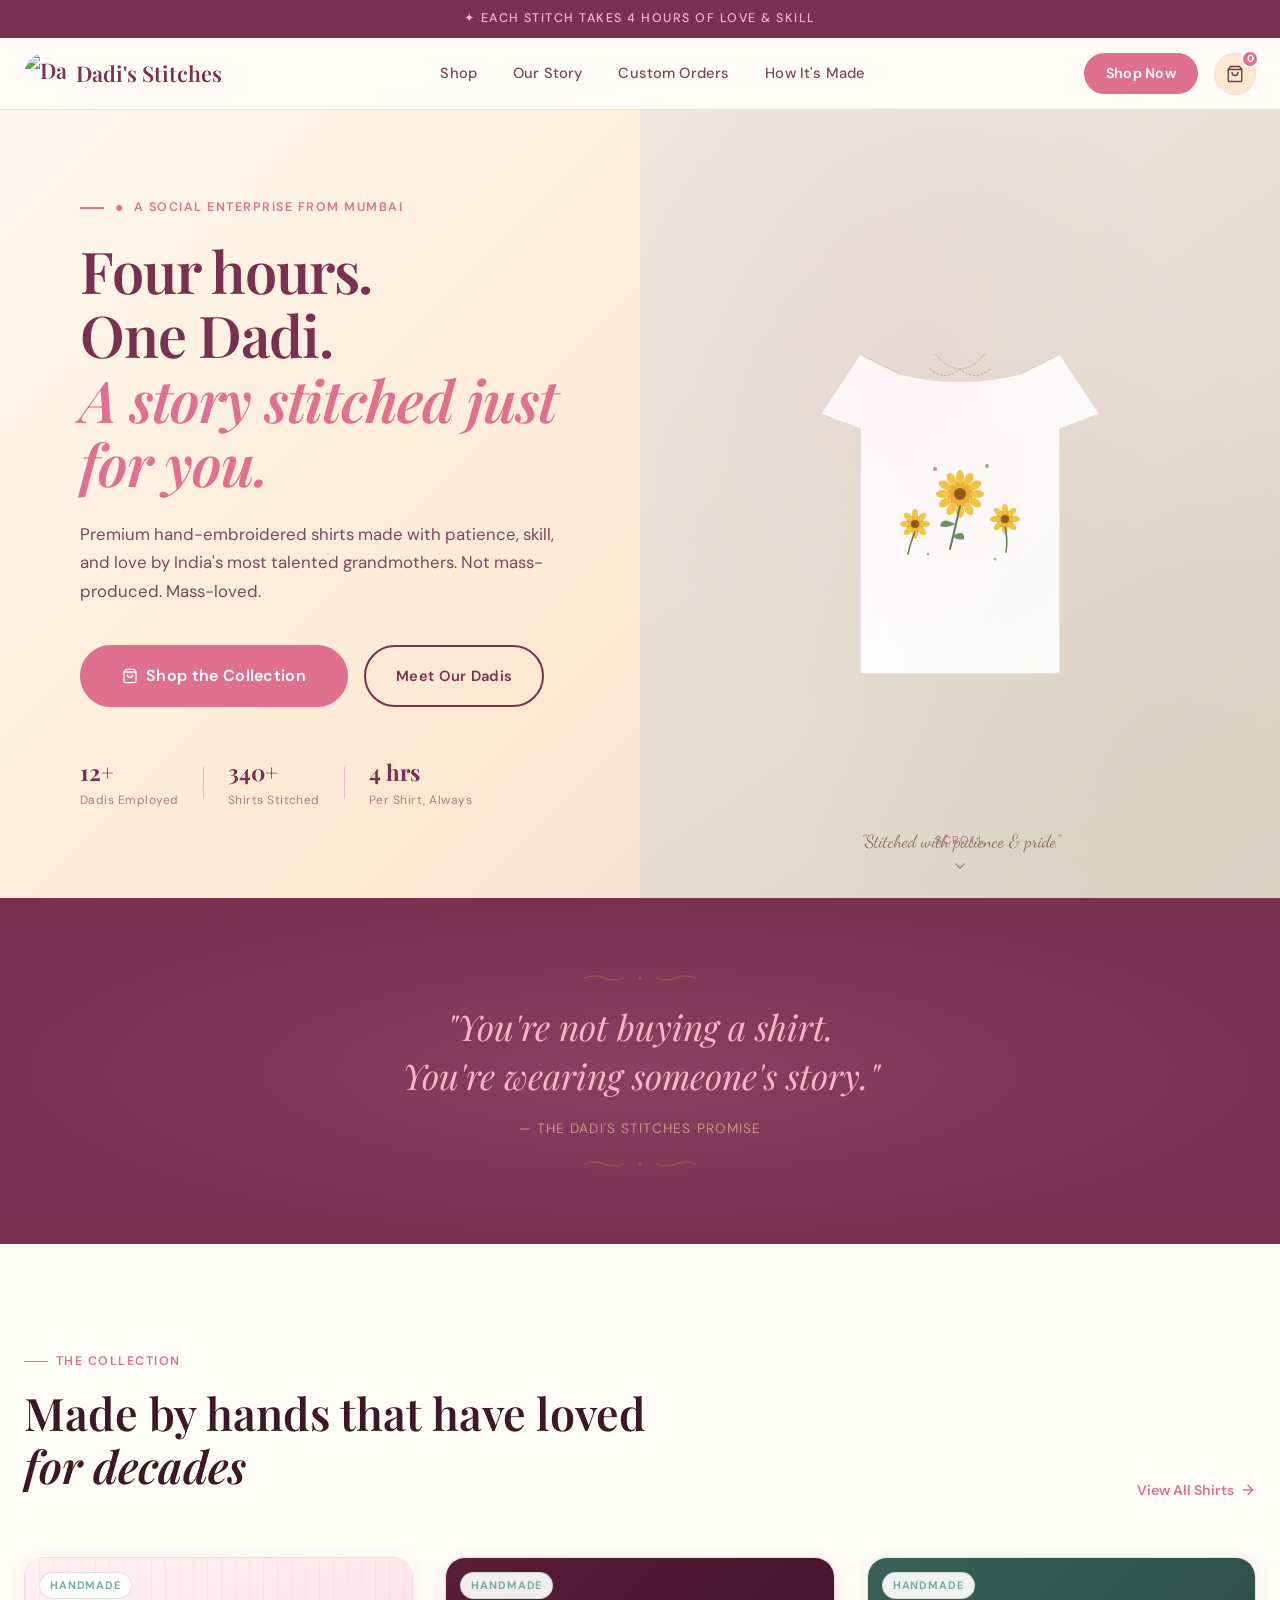
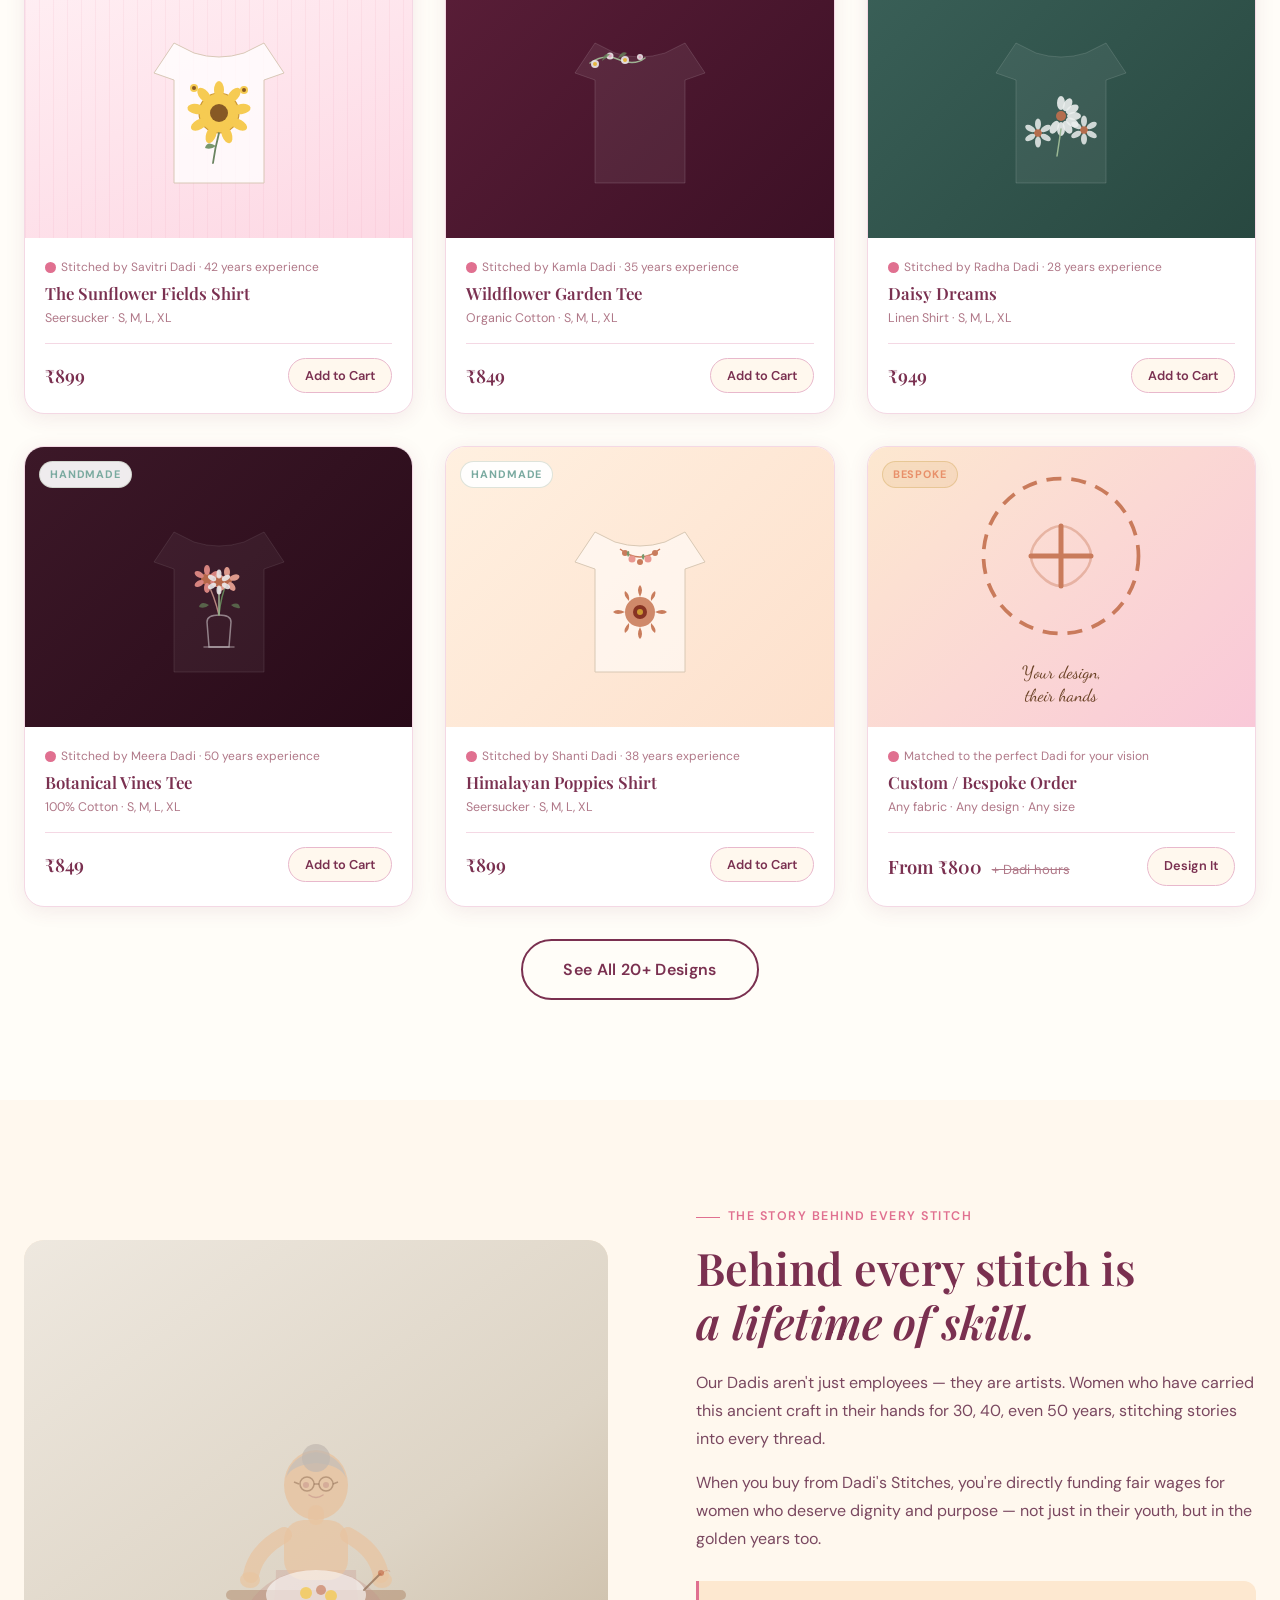
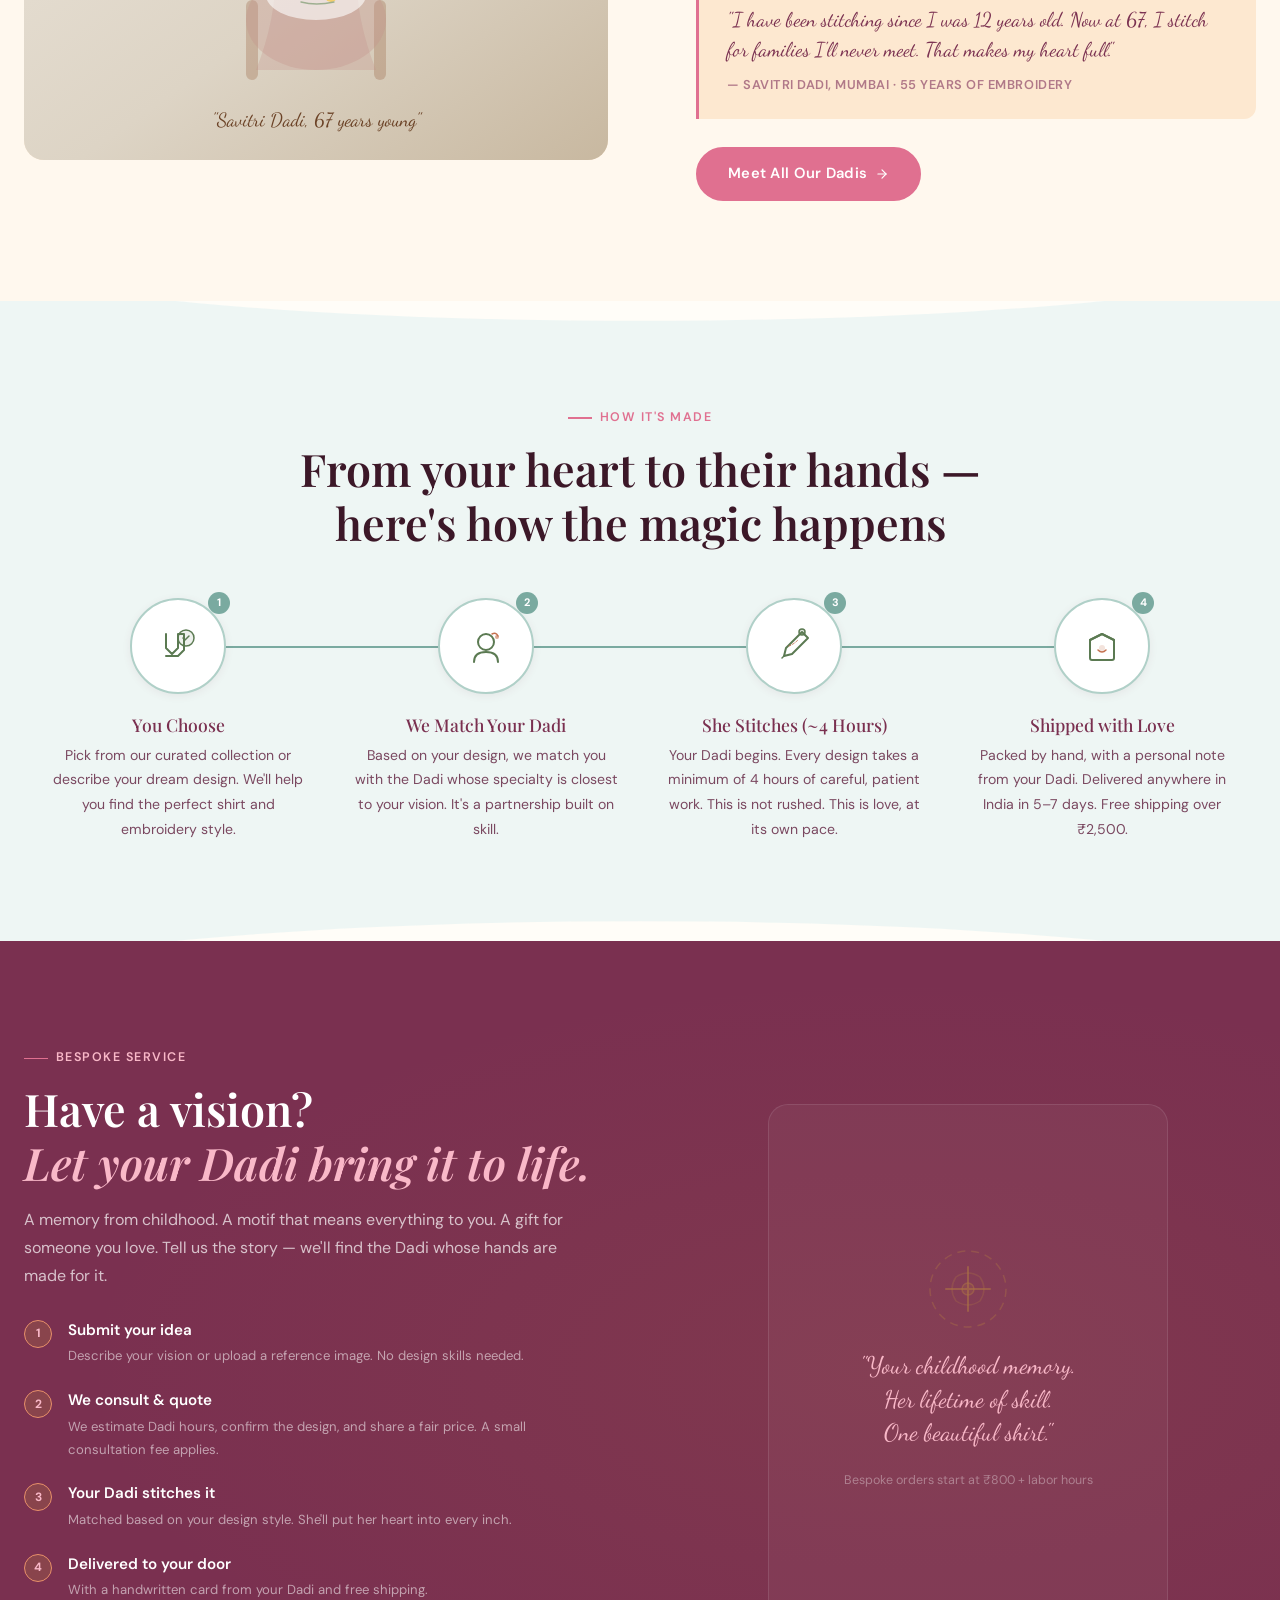
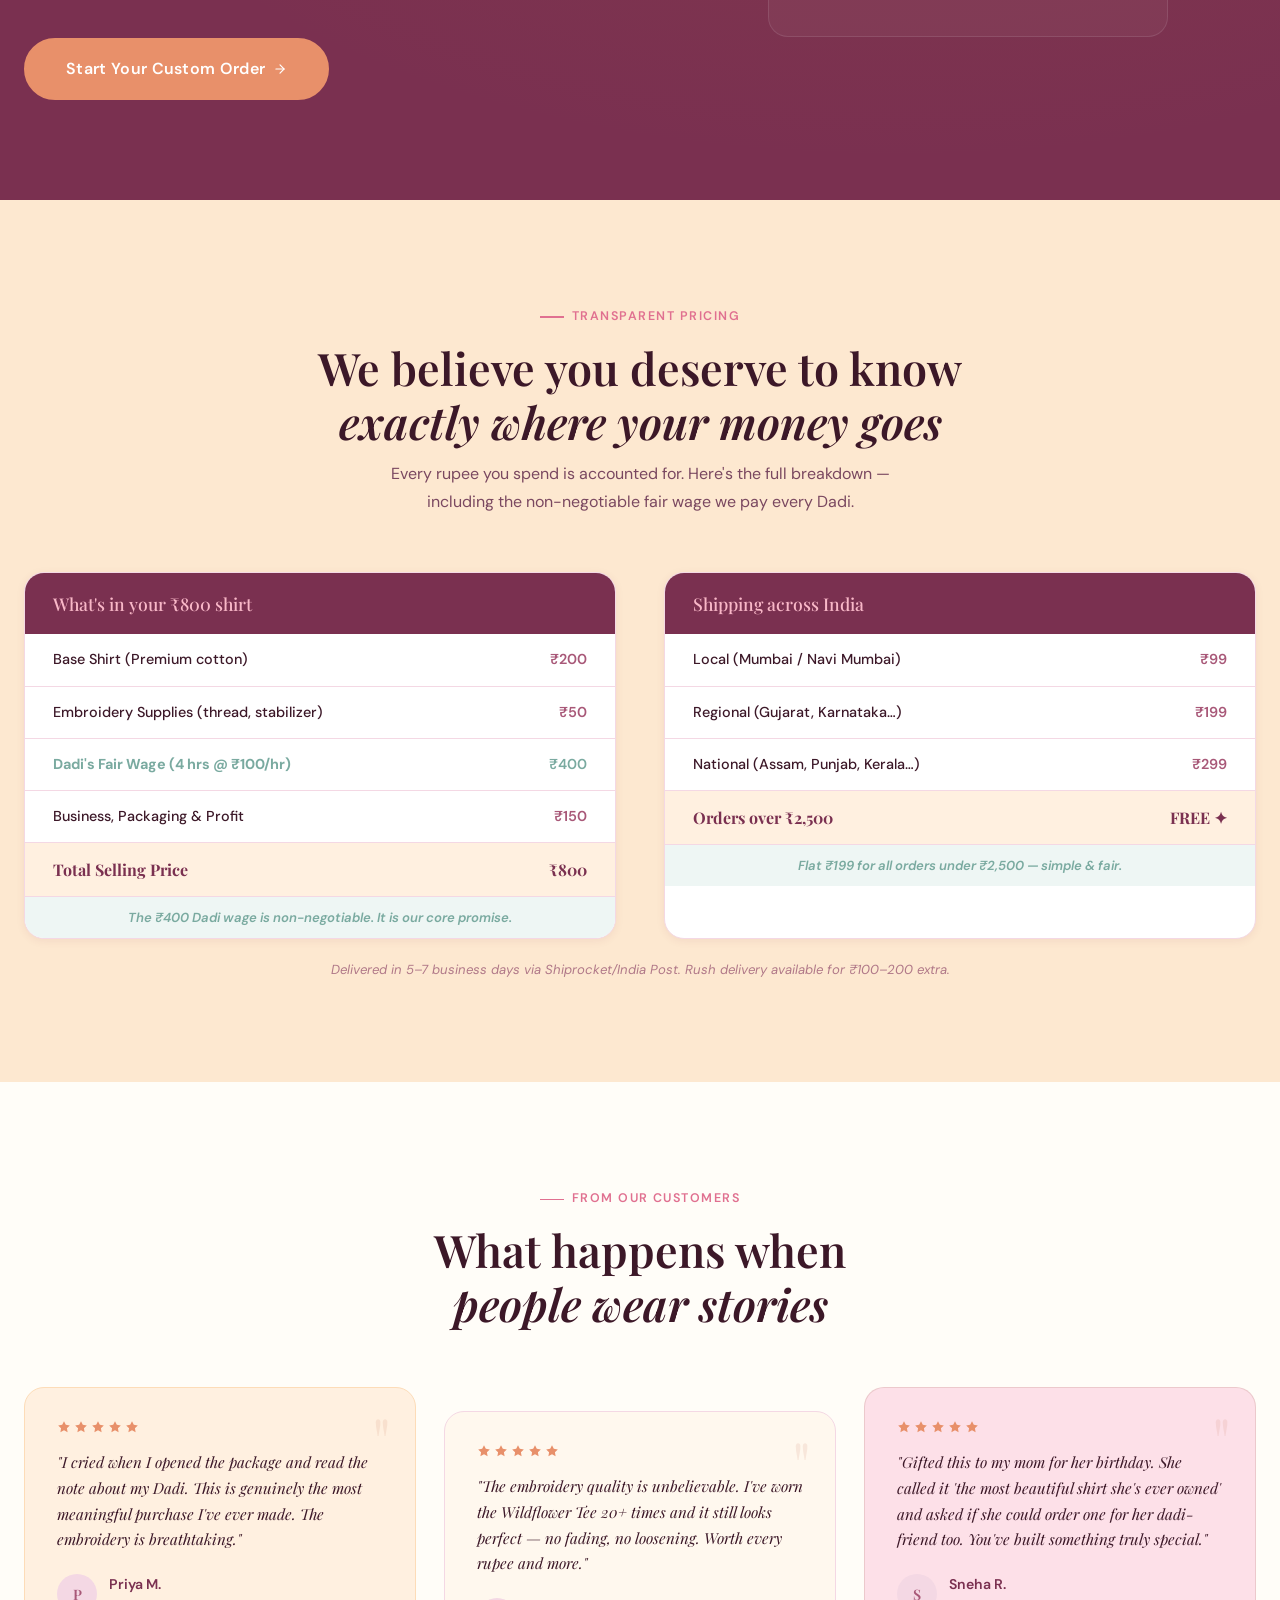
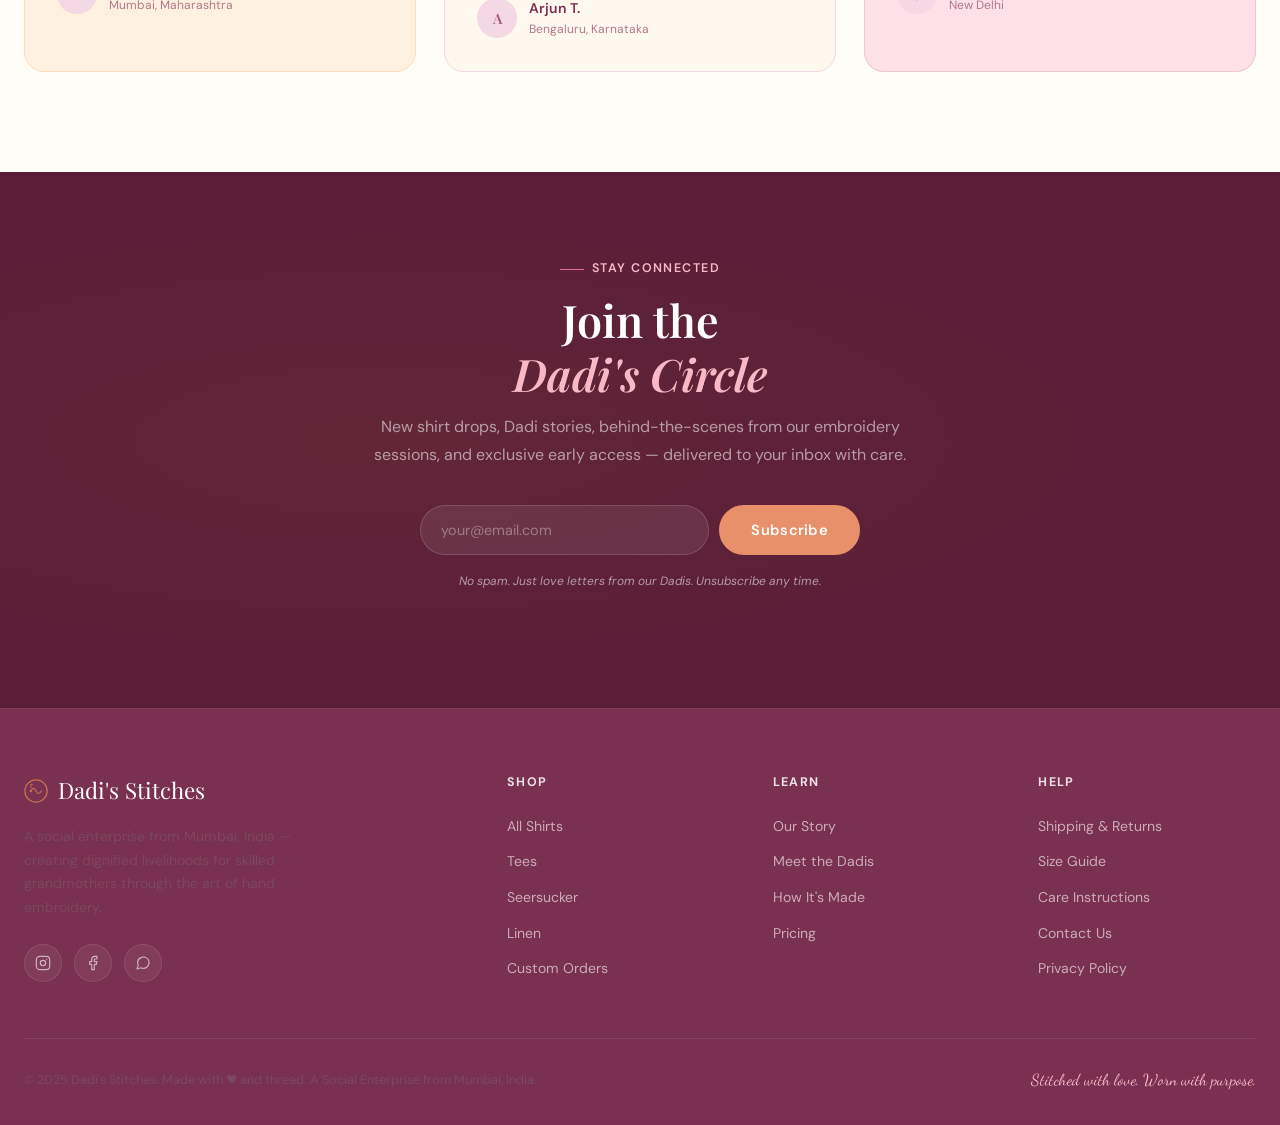
==== commit c2a3c8dd: "Refactor shop page styles and announcement bar functionality - Updated background styles for various" ====
--- a/website/index.html
+++ b/website/index.html
@@ -23,23 +23,23 @@
       position: absolute;
       inset: 0;
       background:
-        radial-gradient(ellipse at 40% 30%, rgba(196,113,79,.08) 0%, transparent 50%),
+        radial-gradient(ellipse at 40% 30%, rgba(224,112,144,.08) 0%, transparent 50%),
         radial-gradient(ellipse at 80% 80%, rgba(91,122,82,.06) 0%, transparent 50%);
     }
 
     /* shirt art backgrounds for product cards */
     .bg-seersucker {
       background: repeating-linear-gradient(
-        0deg, rgba(255,255,255,0) 0px, rgba(255,255,255,0) 8px,
-        rgba(180,200,220,.3) 8px, rgba(180,200,220,.3) 10px
-      ), linear-gradient(135deg, #C8DCF0 0%, #A8C4E4 100%);
+        90deg, rgba(224,112,144,.08) 0px, rgba(224,112,144,.08) 1px,
+        transparent 1px, transparent 14px
+      ), linear-gradient(160deg, #FFF0F4 0%, #FDD8E4 100%);
     }
-    .bg-organic { background: linear-gradient(135deg, #E8EAD8 0%, #D4D8B8 100%); }
-    .bg-linen { background: linear-gradient(135deg, #F0E8D0 0%, #DDD0B4 100%); }
-    .bg-navy { background: linear-gradient(135deg, #2A3C5A 0%, #1A2C4A 100%); }
-    .bg-black { background: linear-gradient(135deg, #2A2A2A 0%, #1A1A1A 100%); }
-    .bg-green { background: linear-gradient(135deg, #4A6A44 0%, #3A5A34 100%); }
-    .bg-custom { background: linear-gradient(135deg, #E8D4B8 0%, #D4BC98 100%); }
+    .bg-organic { background: linear-gradient(135deg, #FDE8D0 0%, #F9D0C0 100%); }
+    .bg-linen { background: linear-gradient(135deg, #FFF0E0 0%, #FDE0CC 100%); }
+    .bg-navy { background: linear-gradient(135deg, #5A1E38 0%, #3C1025 100%); }
+    .bg-black { background: linear-gradient(135deg, #3C1828 0%, #280A18 100%); }
+    .bg-green { background: linear-gradient(135deg, #3A6058 0%, #284840 100%); }
+    .bg-custom { background: linear-gradient(135deg, #FDE8D0 0%, #F9C8D8 100%); }
 
     /* Embroidery SVG colours on cards */
     .emb-white { color: #FFF8F0; }
@@ -48,25 +48,22 @@
 </head>
 <body>
 
-<!-- ANNOUNCEMENT BAR -->
-<div class="announcement-bar">
-  <span>✦ Free shipping on orders over ₹2,500</span>
-  <span>·</span>
-  <span>Each stitch takes 4 hours of love &amp; skill</span>
-  <span>·</span>
-  <span>Made by India's grandmothers ✦</span>
+<!-- SCROLL PROGRESS BAR -->
+<div class="scroll-progress" id="scrollProgress"></div>
+
+<!-- ANNOUNCEMENT BAR — fade-cycle -->
+<div class="announce-cycle" id="announceCycle">
+  <div class="announce-msg active">✦ Free shipping on orders over ₹2,500</div>
+  <div class="announce-msg">✦ Each stitch takes 4 hours of love &amp; skill</div>
+  <div class="announce-msg">✦ Made by India's grandmothers with pride</div>
+  <div class="announce-msg">✦ 100% fair wage — ₹400 earned per shirt</div>
 </div>
 
 <!-- NAV -->
 <nav class="nav">
   <div class="nav-inner">
     <a href="index.html" class="nav-logo">
-      <svg width="28" height="28" viewBox="0 0 28 28" fill="none" xmlns="http://www.w3.org/2000/svg">
-        <circle cx="14" cy="14" r="13" stroke="#C4714F" stroke-width="1.5" fill="none"/>
-        <path d="M8 14 Q11 8, 14 14 Q17 20, 20 14" stroke="#C4714F" stroke-width="1.5" fill="none" stroke-linecap="round"/>
-        <circle cx="8" cy="14" r="1.5" fill="#C4714F"/>
-        <path d="M8 10 L8 6 L10 6" stroke="#6B4226" stroke-width="1.2" fill="none" stroke-linecap="round" stroke-linejoin="round"/>
-      </svg>
+      <img src="logo.jpeg" alt="Dadi's Stitches" class="nav-logo-img" />
       Dadi's Stitches
     </a>
     <div class="nav-links">
@@ -93,7 +90,10 @@
 <!-- MOBILE MENU -->
 <div class="mobile-menu" id="mobileMenu">
   <div class="mobile-menu-head">
-    <span class="nav-logo" style="font-size:1.2rem;">Dadi's Stitches</span>
+    <a href="index.html" class="nav-logo" style="font-size:1.2rem;">
+      <img src="logo.jpeg" alt="Dadi's Stitches" class="nav-logo-img" />
+      Dadi's Stitches
+    </a>
     <button class="mobile-close" onclick="closeMenu()">
       <svg width="24" height="24" viewBox="0 0 24 24" fill="none" stroke="currentColor" stroke-width="2" stroke-linecap="round"><line x1="18" y1="6" x2="6" y2="18"/><line x1="6" y1="6" x2="18" y2="18"/></svg>
     </button>
@@ -226,18 +226,18 @@
 <!-- EMOTION BANNER -->
 <div class="emotion-banner reveal">
   <div class="thread-divider">
-    <svg width="40" height="8" viewBox="0 0 40 8" fill="none"><path d="M0 4 Q10 0 20 4 Q30 8 40 4" stroke="#EDD9A3" stroke-width="1.5" fill="none"/></svg>
-    <svg width="8" height="8" viewBox="0 0 8 8" fill="#EDD9A3"><circle cx="4" cy="4" r="2"/></svg>
-    <svg width="40" height="8" viewBox="0 0 40 8" fill="none"><path d="M0 4 Q10 8 20 4 Q30 0 40 4" stroke="#EDD9A3" stroke-width="1.5" fill="none"/></svg>
+    <svg width="40" height="8" viewBox="0 0 40 8" fill="none"><path d="M0 4 Q10 0 20 4 Q30 8 40 4" stroke="#C4714F" stroke-width="1.5" fill="none"/></svg>
+    <svg width="8" height="8" viewBox="0 0 8 8" fill="#C4714F"><circle cx="4" cy="4" r="2"/></svg>
+    <svg width="40" height="8" viewBox="0 0 40 8" fill="none"><path d="M0 4 Q10 8 20 4 Q30 0 40 4" stroke="#C4714F" stroke-width="1.5" fill="none"/></svg>
   </div>
   <p class="emotion-banner-quote">
     "You're not buying a shirt.<br/>You're wearing someone's story."
   </p>
   <p class="emotion-banner-sub">— The Dadi's Stitches Promise</p>
   <div class="thread-divider">
-    <svg width="40" height="8" viewBox="0 0 40 8" fill="none"><path d="M0 4 Q10 0 20 4 Q30 8 40 4" stroke="#EDD9A3" stroke-width="1.5" fill="none"/></svg>
-    <svg width="8" height="8" viewBox="0 0 8 8" fill="#EDD9A3"><circle cx="4" cy="4" r="2"/></svg>
-    <svg width="40" height="8" viewBox="0 0 40 8" fill="none"><path d="M0 4 Q10 8 20 4 Q30 0 40 4" stroke="#EDD9A3" stroke-width="1.5" fill="none"/></svg>
+    <svg width="40" height="8" viewBox="0 0 40 8" fill="none"><path d="M0 4 Q10 0 20 4 Q30 8 40 4" stroke="#C4714F" stroke-width="1.5" fill="none"/></svg>
+    <svg width="8" height="8" viewBox="0 0 8 8" fill="#C4714F"><circle cx="4" cy="4" r="2"/></svg>
+    <svg width="40" height="8" viewBox="0 0 40 8" fill="none"><path d="M0 4 Q10 8 20 4 Q30 0 40 4" stroke="#C4714F" stroke-width="1.5" fill="none"/></svg>
   </div>
 </div>
 
@@ -352,7 +352,7 @@
               <svg width="160" height="180" viewBox="0 0 160 180" fill="none">
                 <path d="M35 35 L15 65 L35 72 L35 175 L125 175 L125 72 L145 65 L125 35 L105 45 Q80 53 55 45 Z" fill="rgba(255,255,255,0.07)" stroke="rgba(255,255,255,0.15)" stroke-width="1"/>
                 <!-- Daisy cluster -->
-                <circle cx="80" cy="108" r="5" fill="#EDD9A3"/>
+                <circle cx="80" cy="108" r="5" fill="#C4714F"/>
                 <ellipse cx="80" cy="95" rx="4" ry="7" fill="white" opacity="0.9" transform="rotate(0 80 108)"/>
                 <ellipse cx="80" cy="95" rx="4" ry="7" fill="white" opacity="0.9" transform="rotate(30 80 108)"/>
                 <ellipse cx="80" cy="95" rx="4" ry="7" fill="white" opacity="0.9" transform="rotate(60 80 108)"/>
@@ -362,14 +362,14 @@
                 <ellipse cx="80" cy="95" rx="4" ry="7" fill="white" opacity="0.9" transform="rotate(180 80 108)"/>
                 <ellipse cx="80" cy="95" rx="4" ry="7" fill="white" opacity="0.9" transform="rotate(210 80 108)"/>
                 <path d="M80 121 Q78 135 76 148" stroke="#A8C49E" stroke-width="1.5" fill="none" stroke-linecap="round"/>
-                <circle cx="57" cy="125" r="4" fill="#EDD9A3"/>
+                <circle cx="57" cy="125" r="4" fill="#C4714F"/>
                 <ellipse cx="57" cy="116" rx="3" ry="5.5" fill="white" opacity="0.85" transform="rotate(0 57 125)"/>
                 <ellipse cx="57" cy="116" rx="3" ry="5.5" fill="white" opacity="0.85" transform="rotate(60 57 125)"/>
                 <ellipse cx="57" cy="116" rx="3" ry="5.5" fill="white" opacity="0.85" transform="rotate(120 57 125)"/>
                 <ellipse cx="57" cy="116" rx="3" ry="5.5" fill="white" opacity="0.85" transform="rotate(180 57 125)"/>
                 <ellipse cx="57" cy="116" rx="3" ry="5.5" fill="white" opacity="0.85" transform="rotate(240 57 125)"/>
                 <ellipse cx="57" cy="116" rx="3" ry="5.5" fill="white" opacity="0.85" transform="rotate(300 57 125)"/>
-                <circle cx="103" cy="122" r="4" fill="#EDD9A3"/>
+                <circle cx="103" cy="122" r="4" fill="#C4714F"/>
                 <ellipse cx="103" cy="113" rx="3" ry="5.5" fill="white" opacity="0.85" transform="rotate(0 103 122)"/>
                 <ellipse cx="103" cy="113" rx="3" ry="5.5" fill="white" opacity="0.85" transform="rotate(60 103 122)"/>
                 <ellipse cx="103" cy="113" rx="3" ry="5.5" fill="white" opacity="0.85" transform="rotate(120 103 122)"/>
@@ -425,7 +425,7 @@
                 <ellipse cx="88" cy="75" rx="3" ry="5" fill="#F0A898" transform="rotate(216 88 83)"/>
                 <ellipse cx="88" cy="75" rx="3" ry="5" fill="#F0A898" transform="rotate(288 88 83)"/>
                 <path d="M80 118 Q80 100 80 88" stroke="#A8C49E" stroke-width="1.5" fill="none" stroke-linecap="round"/>
-                <circle cx="80" cy="85" r="5" fill="#EDD9A3"/>
+                <circle cx="80" cy="85" r="5" fill="#C4714F"/>
                 <ellipse cx="80" cy="77" rx="2.5" ry="4.5" fill="rgba(255,255,255,0.9)" transform="rotate(0 80 85)"/>
                 <ellipse cx="80" cy="77" rx="2.5" ry="4.5" fill="rgba(255,255,255,0.9)" transform="rotate(60 80 85)"/>
                 <ellipse cx="80" cy="77" rx="2.5" ry="4.5" fill="rgba(255,255,255,0.9)" transform="rotate(120 80 85)"/>
@@ -595,7 +595,7 @@
             <path d="M135 292 Q150 296 168 292" stroke="#6B9060" stroke-width="1.5" fill="none" opacity="0.6" stroke-linecap="round"/>
             <!-- Needle in right hand -->
             <line x1="214" y1="264" x2="198" y2="280" stroke="#8B6A50" stroke-width="2" stroke-linecap="round" opacity="0.7"/>
-            <circle cx="215" cy="263" r="3" fill="#C8973A" opacity="0.7"/>
+            <circle cx="215" cy="263" r="3" fill="#C4714F" opacity="0.7"/>
             <!-- Thread -->
             <path d="M215 265 Q220 258 225 262" stroke="#C4714F" stroke-width="1" fill="none" opacity="0.5" stroke-dasharray="2 1"/>
           </svg>
@@ -650,8 +650,8 @@
           <svg width="40" height="40" viewBox="0 0 40 40" fill="none">
             <circle cx="20" cy="16" r="8" stroke="#5B7A52" stroke-width="2" fill="none"/>
             <path d="M8 36 Q8 26 20 26 Q32 26 32 36" stroke="#5B7A52" stroke-width="2" stroke-linecap="round" fill="none"/>
-            <path d="M26 8 Q30 6 32 10" stroke="#C8973A" stroke-width="1.5" stroke-linecap="round" fill="none"/>
-            <circle cx="31" cy="11" r="2" fill="#C8973A" opacity="0.6"/>
+            <path d="M26 8 Q30 6 32 10" stroke="#C4714F" stroke-width="1.5" stroke-linecap="round" fill="none"/>
+            <circle cx="31" cy="11" r="2" fill="#C4714F" opacity="0.6"/>
           </svg>
         </div>
         <span class="process-step-num">2</span>
@@ -879,7 +879,7 @@
     <div class="footer-grid">
       <div>
         <div class="footer-brand-logo">
-          <svg width="24" height="24" viewBox="0 0 28 28" fill="none"><circle cx="14" cy="14" r="13" stroke="#C4714F" stroke-width="1.5" fill="none"/><path d="M8 14 Q11 8, 14 14 Q17 20, 20 14" stroke="#C4714F" stroke-width="1.5" fill="none" stroke-linecap="round"/><circle cx="8" cy="14" r="1.5" fill="#C4714F"/><path d="M8 10 L8 6 L10 6" stroke="#EDD9A3" stroke-width="1.2" fill="none" stroke-linecap="round" stroke-linejoin="round"/></svg>
+          <svg width="24" height="24" viewBox="0 0 28 28" fill="none"><circle cx="14" cy="14" r="13" stroke="#C4714F" stroke-width="1.5" fill="none"/><path d="M8 14 Q11 8, 14 14 Q17 20, 20 14" stroke="#C4714F" stroke-width="1.5" fill="none" stroke-linecap="round"/><circle cx="8" cy="14" r="1.5" fill="#C4714F"/><path d="M8 10 L8 6 L10 6" stroke="#C4714F" stroke-width="1.2" fill="none" stroke-linecap="round" stroke-linejoin="round"/></svg>
           Dadi's Stitches
         </div>
         <p class="footer-brand-desc">A social enterprise from Mumbai, India — creating dignified livelihoods for skilled grandmothers through the art of hand embroidery.</p>
@@ -937,6 +937,15 @@
   function openMenu() { document.getElementById('mobileMenu').classList.add('open'); }
   function closeMenu() { document.getElementById('mobileMenu').classList.remove('open'); }
 
+  // Scroll progress bar
+  window.addEventListener('scroll', () => {
+    const el = document.getElementById('scrollProgress');
+    if (el) { const p = (window.scrollY / (document.body.scrollHeight - window.innerHeight)) * 100; el.style.width = p + '%'; }
+    // Nav shadow on scroll
+    const nav = document.querySelector('.nav');
+    if (nav) nav.classList.toggle('scrolled', window.scrollY > 20);
+  });
+
   // Newsletter
   function handleNewsletter(e) {
     e.preventDefault();
@@ -945,6 +954,18 @@
     btn.style.background = 'var(--sage)';
     setTimeout(() => { btn.textContent = 'Subscribe'; btn.style.background = ''; }, 3000);
   }
+
+  // Announcement bar — fade-cycle
+  (function() {
+    const msgs = document.querySelectorAll('#announceCycle .announce-msg');
+    let cur = 0;
+    if (msgs.length < 2) return;
+    setInterval(() => {
+      msgs[cur].classList.remove('active');
+      cur = (cur + 1) % msgs.length;
+      msgs[cur].classList.add('active');
+    }, 3000);
+  })();
 
   // Scroll animations
   const observer = new IntersectionObserver((entries) => {
--- a/website/styles.css
+++ b/website/styles.css
@@ -6,30 +6,35 @@
 @import url('https://fonts.googleapis.com/css2?family=Playfair+Display:ital,wght@0,400;0,500;0,600;0,700;1,400;1,500&family=DM+Sans:wght@300;400;500;600&family=Dancing+Script:wght@500;600;700&display=swap');
 
 /* ============ TOKENS ============ */
+/*
+   Palette: "Rose Petal & Cream" — user selected
+   #FFF8EE · #FDE8D0 · #F9B8C8 · #7A3050
+   Warm vanilla → soft peach → candy blush → deep rose-plum
+*/
 :root {
-  --cream:        #FAF7F2;
-  --warm-white:   #FDF9F4;
-  --paper:        #F5EFE6;
-  --brown-dark:   #2C1810;
-  --brown-mid:    #6B4226;
-  --brown-light:  #A0714F;
-  --terracotta:   #C4714F;
-  --terracotta-hover: #AE5F3E;
-  --peach:        #F0C4A8;
-  --peach-light:  #FAE8D8;
-  --sage:         #5B7A52;
-  --sage-light:   #A8C49E;
-  --sage-bg:      #EEF3EC;
-  --dusty-rose:   #C4928A;
-  --rose-light:   #F5E2DF;
-  --gold:         #C8973A;
-  --gold-light:   #EDD9A3;
-  --dark-bg:      #1E110A;
-  --border:       #E8DDD0;
-  --border-dark:  #C8B8A8;
-  --text-dark:    #2C1810;
-  --text-mid:     #6B5040;
-  --text-light:   #9A7B65;
+  --cream:        #FFF8EE;
+  --warm-white:   #FFFDF8;
+  --paper:        #FDE8D0;
+  --brown-dark:   #7A3050;
+  --brown-mid:    #A85878;
+  --brown-light:  #CC90A8;
+  --terracotta:   #E07090;
+  --terracotta-hover: #C85878;
+  --peach:        #FDDCB8;
+  --peach-light:  #FFF0E0;
+  --sage:         #7AAAA0;
+  --sage-light:   #B0D0C8;
+  --sage-bg:      #EEF6F4;
+  --dusty-rose:   #F9B8C8;
+  --rose-light:   #FDE0E8;
+  --gold:         #E8906A;
+  --gold-light:   #F9B8C8;
+  --dark-bg:      #5A1E38;
+  --border:       #F4D8E4;
+  --border-dark:  #E8B8CC;
+  --text-dark:    #3C1828;
+  --text-mid:     #7A4860;
+  --text-light:   #B07888;
   --white:        #FFFFFF;
 
   --font-serif:   'Playfair Display', Georgia, serif;
@@ -41,10 +46,10 @@
   --radius-lg:    20px;
   --radius-pill:  999px;
 
-  --shadow-sm:    0 2px 8px rgba(44,24,16,.07);
-  --shadow-md:    0 6px 24px rgba(44,24,16,.10);
-  --shadow-lg:    0 16px 48px rgba(44,24,16,.14);
-  --shadow-card:  0 4px 20px rgba(44,24,16,.08);
+  --shadow-sm:    0 2px 8px rgba(122,48,80,.08);
+  --shadow-md:    0 6px 24px rgba(122,48,80,.12);
+  --shadow-lg:    0 16px 48px rgba(122,48,80,.16);
+  --shadow-card:  0 4px 20px rgba(122,48,80,.09);
 
   --nav-h:        72px;
   --max-w:        1280px;
@@ -94,6 +99,7 @@
 .grid-4 { display: grid; grid-template-columns: repeat(4, 1fr); gap: 24px; }
 
 /* ============ ANNOUNCEMENT BAR ============ */
+/* Legacy scrolling bar — kept for fallback */
 .announcement-bar {
   background: var(--brown-dark);
   color: var(--gold-light);
@@ -106,12 +112,42 @@
 }
 .announcement-bar span { margin: 0 12px; }
 
+/* Fade-cycle announcement bar */
+.announce-cycle {
+  background: var(--brown-dark);
+  padding: 10px 24px;
+  position: relative;
+  overflow: hidden;
+  min-height: 38px;
+}
+.announce-msg {
+  position: absolute;
+  top: 50%; left: 50%;
+  transform: translate(-50%, calc(-50% + 10px));
+  width: 100%;
+  text-align: center;
+  font-size: 0.78rem;
+  letter-spacing: 0.12em;
+  text-transform: uppercase;
+  color: var(--gold-light);
+  font-weight: 500;
+  opacity: 0;
+  transition: opacity 0.55s ease, transform 0.55s ease;
+  white-space: nowrap;
+  pointer-events: none;
+}
+.announce-msg.active {
+  opacity: 1;
+  transform: translate(-50%, -50%);
+  pointer-events: auto;
+}
+
 /* ============ NAV ============ */
 .nav {
   position: sticky;
   top: 0;
   z-index: 100;
-  background: rgba(253,249,244,0.96);
+  background: rgba(255,252,248,0.97);
   backdrop-filter: blur(12px);
   -webkit-backdrop-filter: blur(12px);
   border-bottom: 1px solid var(--border);
@@ -320,16 +356,9 @@
   grid-template-columns: 1fr 1fr;
   overflow: hidden;
   position: relative;
-  background: var(--cream);
-}
-.hero::after {
-  content: '';
-  position: absolute;
-  inset: 0;
-  background-image: url("data:image/svg+xml,%3Csvg viewBox='0 0 512 512' xmlns='http://www.w3.org/2000/svg'%3E%3Cfilter id='n'%3E%3CfeTurbulence type='fractalNoise' baseFrequency='0.75' numOctaves='4' stitchTiles='stitch'/%3E%3C/filter%3E%3Crect width='100%25' height='100%25' filter='url(%23n)' opacity='0.04'/%3E%3C/svg%3E");
-  opacity: 0.4;
-  pointer-events: none;
-}
+  background: linear-gradient(135deg, #FFF8EE 0%, #FDE8D0 55%, #F9D0DC 100%);
+}
+/* grain texture removed — was causing visual noise on mobile */
 .hero-content {
   display: flex;
   flex-direction: column;
@@ -392,7 +421,7 @@
 .hero-visual {
   position: relative;
   overflow: hidden;
-  background: var(--paper);
+  background: linear-gradient(145deg, #FDE8D0 0%, #F9C8D8 100%);
 }
 .hero-image-wrap {
   position: absolute;
@@ -445,7 +474,7 @@
   content: '';
   position: absolute;
   inset: 0;
-  background: radial-gradient(ellipse at center, rgba(200,151,58,.08) 0%, transparent 70%);
+  background: radial-gradient(ellipse at center, rgba(249,184,200,.12) 0%, transparent 70%);
 }
 .emotion-banner-quote {
   font-family: var(--font-serif);
@@ -460,7 +489,7 @@
 }
 .emotion-banner-sub {
   font-size: 0.85rem;
-  color: rgba(237,217,163,.5);
+  color: rgba(253,220,184,.55);
   letter-spacing: 0.08em;
   text-transform: uppercase;
   position: relative;
@@ -1470,6 +1499,200 @@
   padding: 6px;
 }
 
+/* ============ NAV LOGO IMAGE ============ */
+.nav-logo-img {
+  width: 42px;
+  height: 42px;
+  object-fit: contain;
+  border-radius: 50%;
+  transition: transform var(--transition);
+}
+.nav-logo:hover .nav-logo-img { transform: rotate(10deg) scale(1.08); }
+
+/* ============ SPECTACULAR ANIMATIONS ============ */
+
+/* Hero entrance animation */
+@keyframes heroFadeUp {
+  from { opacity: 0; transform: translateY(40px); }
+  to { opacity: 1; transform: translateY(0); }
+}
+@keyframes heroFadeLeft {
+  from { opacity: 0; transform: translateX(-40px); }
+  to { opacity: 1; transform: translateX(0); }
+}
+@keyframes shimmer {
+  0% { background-position: -200% center; }
+  100% { background-position: 200% center; }
+}
+@keyframes pulse-ring {
+  0% { transform: scale(0.95); box-shadow: 0 0 0 0 rgba(196,113,79,0.4); }
+  70% { transform: scale(1); box-shadow: 0 0 0 14px rgba(196,113,79,0); }
+  100% { transform: scale(0.95); box-shadow: 0 0 0 0 rgba(196,113,79,0); }
+}
+@keyframes thread-draw {
+  from { stroke-dashoffset: 1000; }
+  to { stroke-dashoffset: 0; }
+}
+/* needle-bob and petal-spin removed — were causing distracting rotation */
+@keyframes count-up {
+  from { opacity: 0; transform: scale(0.7); }
+  to { opacity: 1; transform: scale(1); }
+}
+/* gradient-shift and sparkle-in removed — replaced with static styling */
+@keyframes slide-in-left {
+  from { opacity:0; transform: translateX(-60px); }
+  to { opacity:1; transform: translateX(0); }
+}
+@keyframes slide-in-right {
+  from { opacity:0; transform: translateX(60px); }
+  to { opacity:1; transform: translateX(0); }
+}
+@keyframes bounce-in {
+  0% { opacity:0; transform: scale(0.3); }
+  50% { transform: scale(1.1); }
+  70% { transform: scale(0.95); }
+  100% { opacity:1; transform: scale(1); }
+}
+
+/* Hero section animations */
+.hero-content .section-label { animation: heroFadeUp 0.6s ease 0.1s both; }
+.hero-title { animation: heroFadeUp 0.7s ease 0.25s both; }
+.hero-subtitle { animation: heroFadeUp 0.7s ease 0.4s both; }
+.hero-actions { animation: heroFadeUp 0.7s ease 0.55s both; }
+.hero-trust { animation: heroFadeUp 0.7s ease 0.7s both; }
+
+/* Hero title italic accent — warm terracotta, no animation */
+.hero-title em {
+  color: var(--terracotta);
+  font-style: italic;
+}
+
+/* Announcement bar scrolling enhancement */
+.announcement-bar {
+  display: flex;
+  overflow: hidden;
+  white-space: nowrap;
+}
+.announcement-bar-inner {
+  display: flex;
+  gap: 48px;
+  animation: marquee 25s linear infinite;
+  white-space: nowrap;
+  flex-shrink: 0;
+}
+@keyframes marquee {
+  0% { transform: translateX(0); }
+  100% { transform: translateX(-50%); }
+}
+
+/* Button hover effects */
+.btn-primary {
+  position: relative;
+  overflow: hidden;
+}
+.btn-primary::after {
+  content: '';
+  position: absolute;
+  top: 50%; left: 50%;
+  width: 0; height: 0;
+  background: rgba(255,255,255,0.2);
+  border-radius: 50%;
+  transform: translate(-50%,-50%);
+  transition: width 0.5s ease, height 0.5s ease;
+}
+.btn-primary:active::after { width: 200px; height: 200px; }
+
+/* Hero visual - static and calm, no distracting animation */
+.hero-visual svg { display: block; }
+
+/* Card hover - magnetic effect */
+.product-card {
+  transition: all 0.4s cubic-bezier(0.34, 1.56, 0.64, 1);
+}
+.product-card:hover {
+  transform: translateY(-8px) scale(1.02);
+  box-shadow: 0 20px 60px rgba(122,48,80,.18);
+}
+
+/* Section entrance animations */
+.reveal {
+  opacity: 0;
+  transform: translateY(40px);
+  transition: opacity 0.8s cubic-bezier(0.4,0,0.2,1), transform 0.8s cubic-bezier(0.4,0,0.2,1);
+}
+.reveal.visible { opacity: 1; transform: none; }
+.reveal-left {
+  opacity: 0;
+  transform: translateX(-50px);
+  transition: opacity 0.8s cubic-bezier(0.4,0,0.2,1), transform 0.8s cubic-bezier(0.4,0,0.2,1);
+}
+.reveal-left.visible { opacity: 1; transform: none; }
+.reveal-right {
+  opacity: 0;
+  transform: translateX(50px);
+  transition: opacity 0.8s cubic-bezier(0.4,0,0.2,1), transform 0.8s cubic-bezier(0.4,0,0.2,1);
+}
+.reveal-right.visible { opacity: 1; transform: none; }
+.reveal-delay-1 { transition-delay: 0.1s; }
+.reveal-delay-2 { transition-delay: 0.22s; }
+.reveal-delay-3 { transition-delay: 0.34s; }
+.reveal-delay-4 { transition-delay: 0.46s; }
+
+/* Pulse glow on CTA buttons */
+.btn-primary { animation: none; }
+.nav-cta { position: relative; }
+
+/* Impact numbers - count-up animation */
+.impact-item strong {
+  display: block;
+  font-family: var(--font-serif);
+  font-size: clamp(2rem, 4vw, 3rem);
+  color: var(--gold-light);
+  line-height: 1;
+  margin-bottom: 8px;
+  animation: count-up 0.7s cubic-bezier(0.34,1.56,0.64,1) both;
+}
+
+/* Floating particles — disabled */
+.floating-particle { display: none; }
+
+/* Scroll progress bar */
+.scroll-progress {
+  position: fixed;
+  top: 0; left: 0;
+  height: 3px;
+  background: linear-gradient(90deg, var(--terracotta), var(--dusty-rose));
+  z-index: 9999;
+  transition: width 0.1s linear;
+  width: 0%;
+}
+
+/* Nav scroll effect */
+.nav.scrolled {
+  box-shadow: 0 4px 24px rgba(122,48,80,.12);
+  background: rgba(255,252,248,0.99);
+}
+
+/* Testimonial card stagger */
+.testimonial-card { transition: all 0.4s cubic-bezier(0.4,0,0.2,1); }
+
+/* Process icon hover — simple scale, no pulse ring */
+.process-step:hover .process-icon {
+  transform: scale(1.08);
+  transition: transform 0.25s ease;
+}
+
+/* Custom section sparkle dots — disabled */
+.custom-section .sparkle-dot { display: none; }
+
+/* Story image parallax wrapper */
+.story-image-wrap {
+  overflow: hidden;
+}
+.story-image-wrap > div {
+  transition: transform 0.1s linear;
+}
+
 /* ============ RESPONSIVE ============ */
 @media (max-width: 1024px) {
   .grid-4 { grid-template-columns: repeat(2,1fr); }
@@ -1482,32 +1705,65 @@
   .product-detail-grid { grid-template-columns: 1fr; gap: 48px; }
   .product-images { position: static; }
   .pricing-grid { grid-template-columns: 1fr; }
+  .story-grid { grid-template-columns: 1fr !important; gap: 40px !important; }
 }
 @media (max-width: 768px) {
-  .section { padding: 72px 0; }
-  .grid-2 { grid-template-columns: 1fr; gap: 40px; }
-  .grid-3 { grid-template-columns: 1fr 1fr; gap: 20px; }
+  .section { padding: 56px 0; }
+  .section-sm { padding: 40px 0; }
+  .container { padding: 0 16px; }
+  .grid-2 { grid-template-columns: 1fr; gap: 32px; }
+  .grid-3 { grid-template-columns: 1fr 1fr; gap: 16px; }
+  .grid-4 { grid-template-columns: 1fr 1fr; gap: 16px; }
   .testimonials-grid { grid-template-columns: 1fr; }
   .testimonial-card:nth-child(2) { margin-top: 0; }
-  .products-header { flex-direction: column; align-items: flex-start; }
-  .custom-inner { grid-template-columns: 1fr; gap: 48px; }
+  .products-header { flex-direction: column; align-items: flex-start; gap: 16px; }
+  .custom-inner { grid-template-columns: 1fr; gap: 40px; }
   .custom-visual { display: none; }
-  .impact-grid { grid-template-columns: repeat(2,1fr); }
-  .hero-content { padding: 60px 24px; }
-  .hero-actions { flex-direction: column; align-items: flex-start; }
+  .impact-grid { grid-template-columns: repeat(2,1fr); gap: 20px; }
+  .hero { background: linear-gradient(160deg, #FFF8EE 0%, #FDE8D0 100%); }
+  .hero-content { padding: 48px 20px 56px; }
+  .hero-actions { flex-direction: column; align-items: flex-start; gap: 12px; }
+  .hero-actions .btn { width: 100%; justify-content: center; }
+  .hero-title { font-size: clamp(2rem, 8vw, 3rem); }
+  .hero-trust { gap: 12px; flex-wrap: wrap; }
+  .hero-trust-item strong { font-size: 1.1rem; }
   .newsletter-form { flex-direction: column; }
+  .newsletter-form input { border-radius: var(--radius-md); }
+  .newsletter-form button { border-radius: var(--radius-md); width: 100%; }
   .nav-links, .nav-cta { display: none; }
   .nav-hamburger { display: flex; }
+  .nav-logo-img { width: 34px; height: 34px; }
+  .nav-logo { font-size: 1rem; gap: 8px; }
   .form-grid { grid-template-columns: 1fr; }
   .product-actions { flex-direction: column; }
-  .footer-grid { grid-template-columns: 1fr; }
+  .footer-grid { grid-template-columns: 1fr; gap: 28px; }
+  .footer-bottom { flex-direction: column; gap: 8px; text-align: center; }
+  .process-grid { grid-template-columns: 1fr; gap: 32px; }
+  .story-grid { grid-template-columns: 1fr !important; }
+  .impact-item { padding: 20px; }
+  .emotion-banner { padding: 40px 20px; }
+  .filter-bar { gap: 6px; overflow-x: auto; flex-wrap: nowrap; padding-bottom: 8px; -webkit-overflow-scrolling: touch; }
+  .filter-btn { white-space: nowrap; flex-shrink: 0; }
+  h2 { font-size: clamp(1.5rem, 6vw, 2.2rem); }
+  h1 { font-size: clamp(2rem, 8vw, 3rem); }
+  .announcement-bar-inner { gap: 24px; }
 }
 @media (max-width: 480px) {
   .grid-3 { grid-template-columns: 1fr; }
-  .hero-trust { gap: 16px; }
+  .grid-4 { grid-template-columns: 1fr 1fr; }
+  .hero-trust { gap: 10px; }
+  .hero-trust-divider { display: none; }
   .filter-bar { gap: 6px; }
   .filter-btn { padding: 7px 14px; font-size: 0.78rem; }
   .size-grid { gap: 8px; }
+  .nav-logo { font-size: 0.95rem; }
+  .nav-logo-img { width: 30px; height: 30px; }
+  .product-card { border-radius: var(--radius-md); }
+  .btn-lg { padding: 14px 24px; font-size: 0.95rem; }
+  .footer-social { gap: 12px; }
+  .impact-grid { grid-template-columns: 1fr 1fr; }
+  .pricing-card { padding: 28px 20px; }
+  .section-label { font-size: 0.68rem; }
 }
 
 /* ============ UTILITIES ============ */
